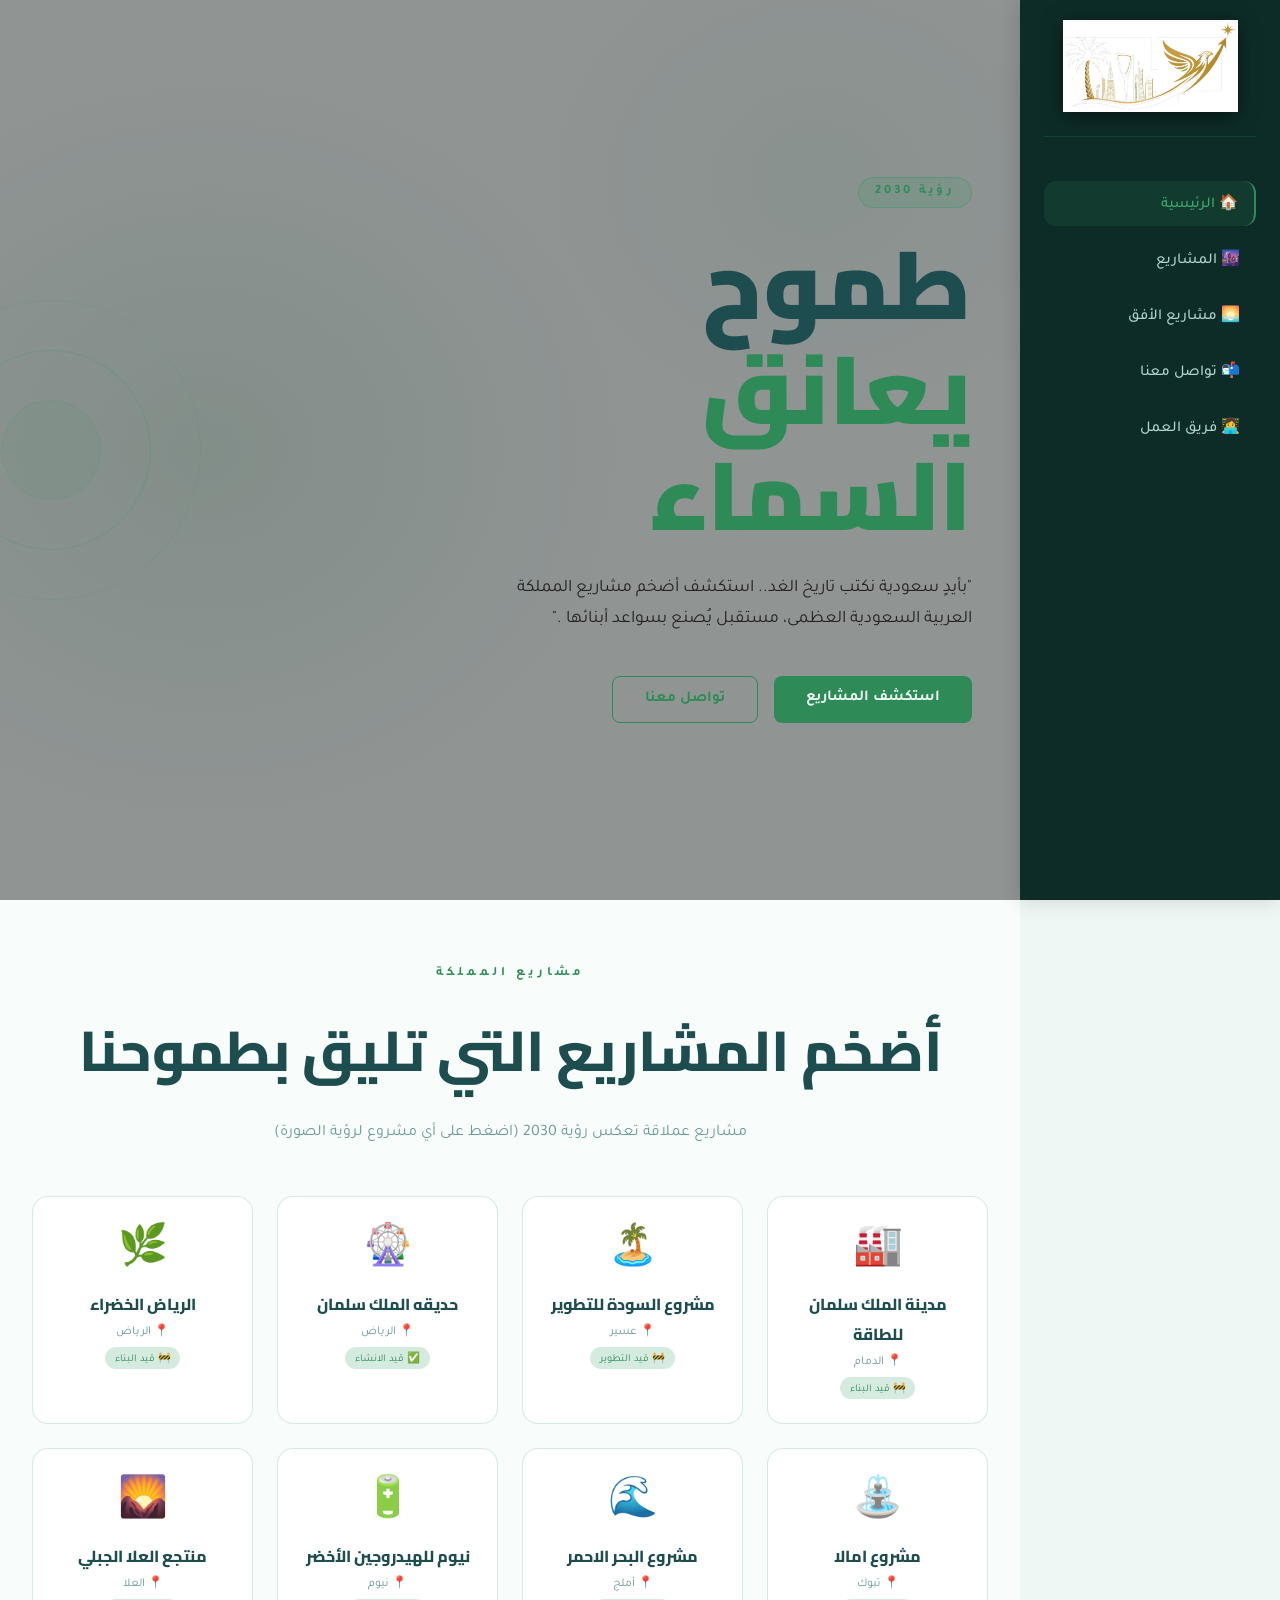
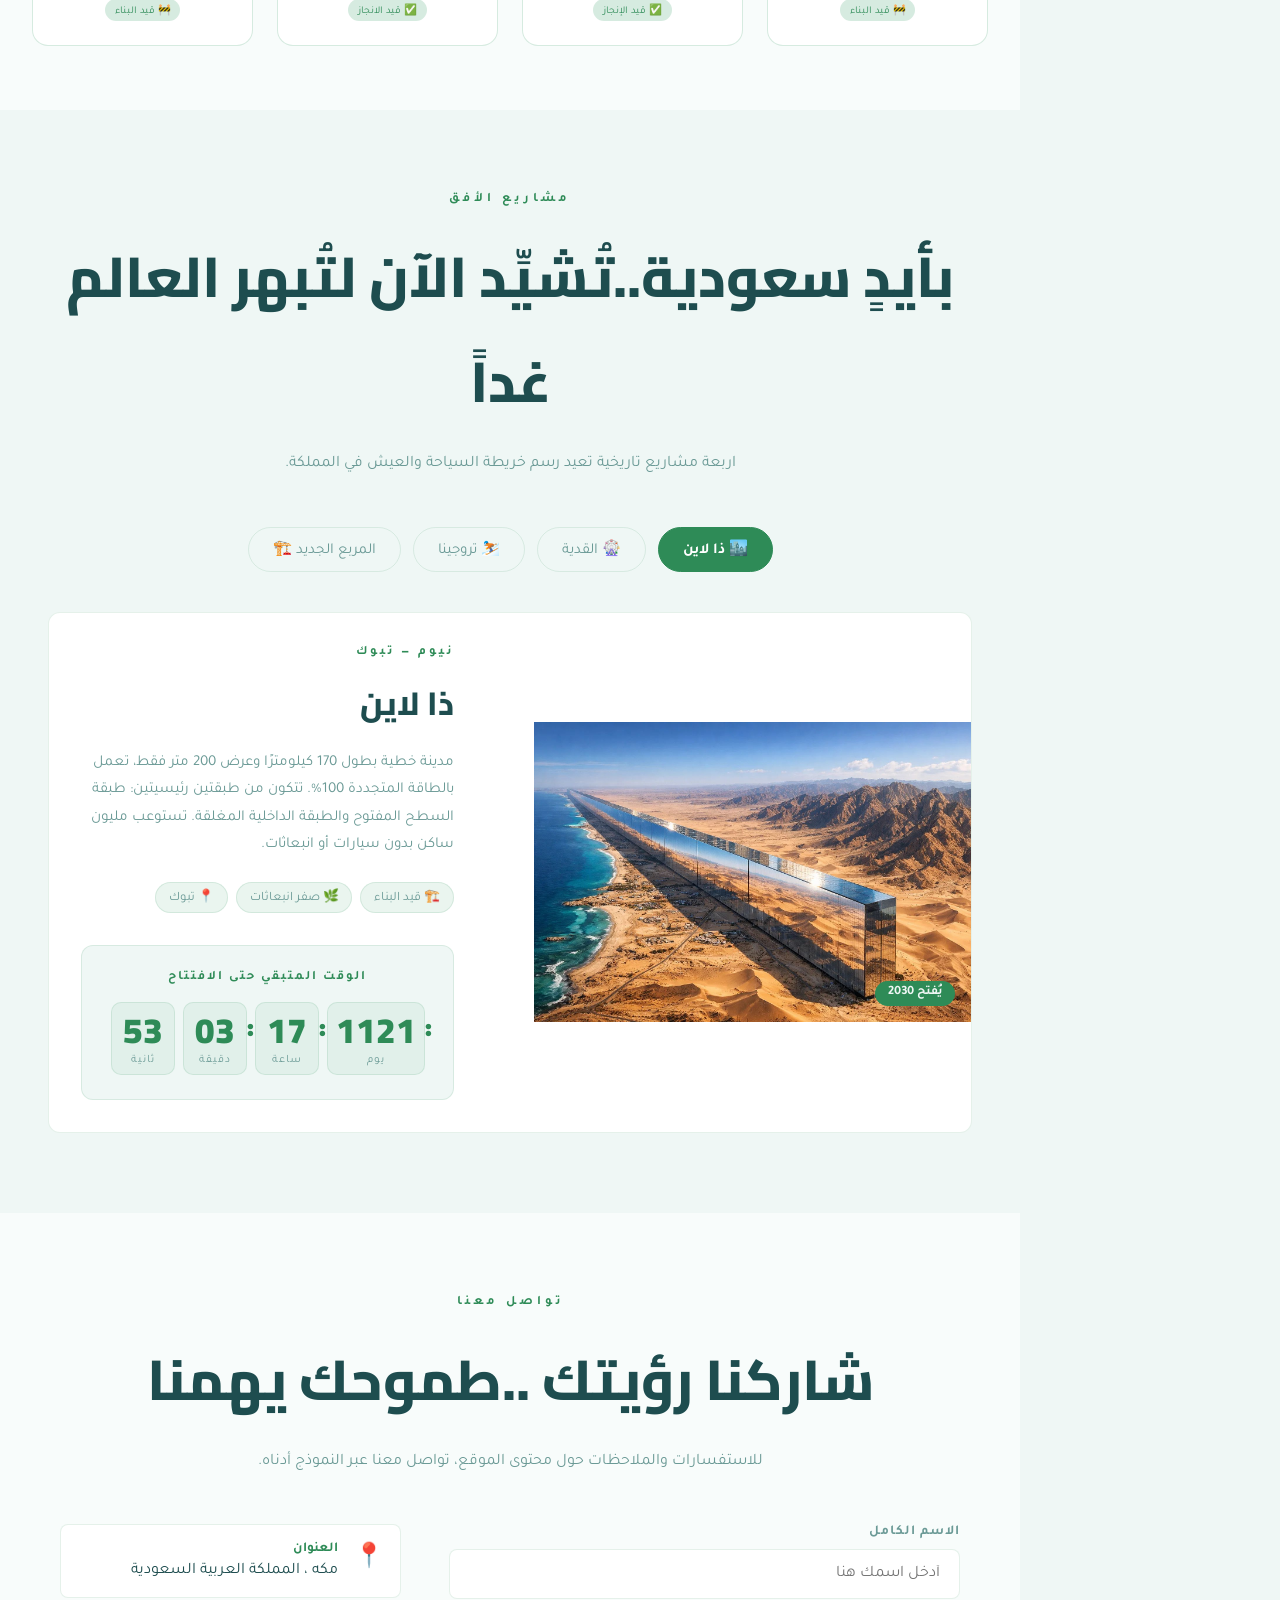
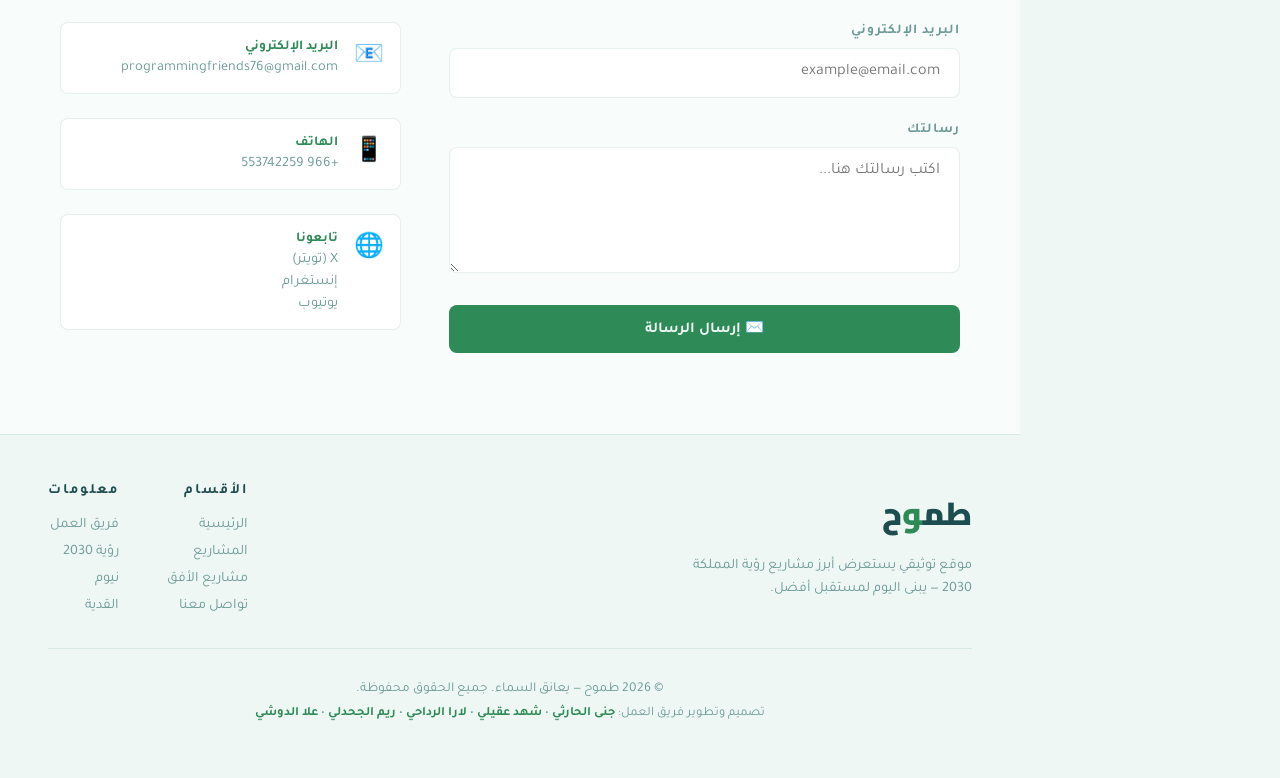
==== index.html @ e1a02862 "Update index.html" ====
<!DOCTYPE html>
<!-- DOCTYPE: يخبر المتصفح أن هذا ملف HTML5 -->
<html lang="ar" dir="rtl">
<!-- lang="ar" : اللغة عربية | dir="rtl" : الاتجاه من اليمين لليسار -->

<head>
  <meta charset="UTF-8">
  <!-- charset: يضمن ظهور الحروف العربية بشكل صحيح -->
  
  <meta name="viewport" content="width=device-width, initial-scale=1.0">
  <!-- viewport: يجعل الموقع يتكيف مع شاشات الجوال -->
  
  <meta name="description" content="طموح يعانق السماء — استكشف أبرز مشاريع المملكة العربية السعودية الكبرى">
  <title>طموح — يعانق السماء</title>

  <!-- Google Fonts: خطوط جميلة من جوجل -->
  <link rel="preconnect" href="https://fonts.googleapis.com">
  <link rel="preconnect" href="https://fonts.gstatic.com" crossorigin>
  <link href="https://fonts.googleapis.com/css2?family=Tajawal:wght@300;400;500;700;800;900&family=Cairo:wght@300;400;600;700;900&display=swap" rel="stylesheet">
  
  <!-- ربط ملف CSS الخارجي -->
  <link rel="stylesheet" href="style.css">
</head>

<body>

  <!-- ==========================================
       زر الهامبرغر للجوال
  ========================================== -->
  <button class="hamburger" id="hamburger" aria-label="فتح القائمة">
    <span></span>
    <span></span>
    <span></span>
  </button>

  <!-- الطبقة الداكنة خلف القائمة الجانبية عند الجوال -->
  <div class="sidebar-overlay" id="sidebarOverlay"></div>

  <!-- ==========================================
       الشريط الجانبي للتنقل
  ========================================== -->
  <aside class="sidebar" id="sidebar">
    <!-- شعار الموقع -->
    <div class="sidebar__brand">
    <img src="images/logo.png..JPG" alt="شعار طموح" class="sidebar__logo-img">
    </div>

    <!-- روابط التنقل -->
    <nav class="sidebar__nav">
      <ul>
        <!-- كل رابط يشير إلى قسم بـ id معين في الصفحة -->
        <li><a href="#hero" class="active">🏠 الرئيسية</a></li>
        <li><a href="#projects">🌆 المشاريع</a></li>
        <li><a href="#seasonal">🌅 مشاريع الأفق</a></li>
        <li><a href="#contact">📬 تواصل معنا</a></li>
        <li><a href="designer.html">👩‍💻 فريق العمل</a></li>
      </ul>
    </nav>
  </aside>

  <!-- ==========================================
       المحتوى الرئيسي
  ========================================== -->
  <main class="main">

    <!-- ======= قسم البطل (Hero) ======= -->
<section class="hero" id="hero">
       <video autoplay muted loop playsinline webkit-playsinline id="bg-video">
<source src="video%20project.mp4" type="video/mp4">
  </video>
      <div class="hero__content">
        <!-- شارة صغيرة فوق العنوان -->
        <div class="hero__badge reveal">رؤية 2030</div>
        
        <!-- العنوان الرئيسي -->
        <h1 class="hero__title reveal reveal-delay-1">
          طموح<br><em>يعانق السماء</em>
        </h1>
        
        <!-- النص التوضيحي -->
        <p class="hero__subtitle reveal reveal-delay-2">
          "بأيدٍ سعودية نكتب تاريخ الغد..
          استكشف أضخم مشاريع المملكة العربية السعودية العظمى،
          مستقبل يُصنع بسواعد أبنائها ."
        </p>
      
        
        <!-- أزرار الإجراء -->
        <div class="hero__actions reveal reveal-delay-3">
          <a href="#projects" class="btn btn--primary">استكشف المشاريع</a>
          <a href="#contact" class="btn btn--outline">تواصل معنا</a>
        </div>
      </div>

      <!-- العناصر الزخرفية (مخفية عن قارئات الشاشة) -->
      <div class="hero__deco" aria-hidden="true">
        <div class="deco-circle deco-circle--1"></div>
        <div class="deco-circle deco-circle--2"></div>
        <div class="deco-circle deco-circle--3"></div>
      </div>
    </section>

<!-- ======= قسم المشاريع - شبكة 4×2 مع نافذة منبثقة ======= -->
<section class="projects-grid-section" id="projects">
  <div class="section__header reveal">
    <span class="section__label">مشاريع المملكة</span>
    <h2 class="section__title"> أضخم المشاريع التي تليق بطموحنا  </h2>
    <p class="section__desc">مشاريع عملاقة تعكس رؤية 2030 (اضغط على أي مشروع لرؤية الصورة)</p>
  </div>

  <div class="projects-grid">
    
    <!-- المشروع 1 -->
    <div class="project-grid-card" data-image="images/Energy City.jpg">
      <div class="project-grid-card__icon">🏭</div>
      <h3 class="project-grid-card__name">مدينة الملك سلمان للطاقة</h3>
      <div class="project-grid-card__location">📍 الدمام</div>
      <span class="project-grid-card__status">🚧 قيد البناء</span>
    </div>

    <!-- المشروع 2 -->
    <div class="project-grid-card" data-image="images/AL.jpg">
      <div class="project-grid-card__icon">🏝️</div>
      <h3 class="project-grid-card__name">مشروع السودة للتطوير</h3>
      <div class="project-grid-card__location">📍 عسير</div>
      <span class="project-grid-card__status">🚧 قيد التطوير</span>
    </div>

    <!-- المشروع 3 -->
    <div class="project-grid-card" data-image="images/King Salman Park.jpeg">
      <div class="project-grid-card__icon">🎡</div>
      <h3 class="project-grid-card__name">حديقه الملك سلمان</h3>
      <div class="project-grid-card__location">📍 الرياض</div>
      <span class="project-grid-card__status">✅ قيد الانشاء</span>
    </div>

    <!-- المشروع 4 -->
    <div class="project-grid-card" data-image="images/Green Riyadh.jpg">
      <div class="project-grid-card__icon">🌿</div>
      <h3 class="project-grid-card__name">الرياض الخضراء</h3>
      <div class="project-grid-card__location">📍 الرياض</div>
      <span class="project-grid-card__status">🚧 قيد البناء</span>
    </div>

    <!-- المشروع 5 -->
    <div class="project-grid-card" data-image="images/Amala.jpeg">
      <div class="project-grid-card__icon">⛲️</div>
      <h3 class="project-grid-card__name">مشروع امالا</h3>
      <div class="project-grid-card__location">📍 تبوك</div>
      <span class="project-grid-card__status">🚧 قيد البناء</span>
    </div>

    <!-- المشروع 6 -->
    <div class="project-grid-card" data-image="images/Red Sea.jpg">
      <div class="project-grid-card__icon">🌊</div>
      <h3 class="project-grid-card__name">مشروع البحر الاحمر</h3>
      <div class="project-grid-card__location">📍 أملج</div>
      <span class="project-grid-card__status">✅ قيد الإنجاز</span>
    </div>

    <!-- المشروع 7 -->
    <div class="project-grid-card" data-image="images/Hydrogen Neom.jpg">
      <div class="project-grid-card__icon">🔋</div>
      <h3 class="project-grid-card__name">نيوم للهيدروجين الأخضر</h3>
      <div class="project-grid-card__location">📍 نيوم</div>
      <span class="project-grid-card__status">✅ قيد الانجاز</span>
    </div>

    <!-- المشروع 8 -->
    <div class="project-grid-card" data-image="images/AlUla.jpg">
      <div class="project-grid-card__icon">🌄</div>
      <h3 class="project-grid-card__name">منتجع العلا الجبلي</h3>
      <div class="project-grid-card__location">📍 العلا</div>
      <span class="project-grid-card__status">🚧 قيد البناء</span>
    </div>

  </div>
</section>

<!-- ======= نافذة منبثقة للصورة ======= -->
<div id="imageModal" class="modal">
  <span class="modal-close">&times;</span>
  <div class="modal-content">
    <img id="modalImage" src="" alt="صورة المشروع">
  </div>
</div>


    <!-- ======= قسم مشاريع الأفق مع العد التنازلي ======= -->
    <section class="section" id="seasonal">
      <div class="section__header reveal">
        <span class="section__label">مشاريع الأفق</span>
        <h2 class="section__title"> بأيدٍ سعودية..تُشيِّد الآن لتُبهر العالم غداً   </h2>
        <p class="section__desc">اربعة مشاريع تاريخية تعيد رسم خريطة السياحة والعيش في المملكة.</p>
      </div>

      <!-- تبويبات لاختيار المشروع -->
      <div class="seasonal-tabs reveal" role="tablist">
        <!-- data-season: يُستخدم في JavaScript لتحديد أي panel يظهر -->
        <button class="seasonal-tab is-active" data-season="theline" role="tab" aria-selected="true">
          🏙️ ذا لاين
        </button>
        <button class="seasonal-tab" data-season="qiddiya" role="tab" aria-selected="false">
          🎡 القدية
        </button>
        <button class="seasonal-tab" data-season="trojena" role="tab" aria-selected="false">
          ⛷️ تروجينا
        </button>
    <button class="seasonal-tab" data-season="murabba" role="tab" aria-selected="false">
المربع الجديد 🏗️
    </button>
      </div>

      <!-- محتوى التبويبات -->
      <div class="seasonal-panels reveal">

        <!-- لوحة ذا لاين -->
        <div class="seasonal-panel is-active" id="panel-theline" role="tabpanel">
          <div class="seasonal-panel__visual">
            <!-- صورة المشروع -->
            <img src="images/The Line.jpg" 
                 alt="مشروع ذا لاين — المدينة الخطية"
                 onerror="this.style.display='none'; this.nextElementSibling.style.display='flex';"
                 loading="lazy">
            <!-- placeholder إذا لم توجد الصورة -->
            <div class="img-placeholder" style="display:none;">🏙️<br>ذا لاين</div>
            <span class="seasonal-panel__badge">يُفتح 2030</span>
          </div>
          <div class="seasonal-panel__details">
            <span class="seasonal-panel__season-label">نيوم — تبوك</span>
            <h3 class="seasonal-panel__name">ذا لاين</h3>
            <p class="seasonal-panel__desc">
              مدينة خطية بطول 170 كيلومترًا وعرض 200 متر فقط، تعمل بالطاقة المتجددة 100%. 
              تتكون من طبقتين رئيسيتين: طبقة السطح المفتوح والطبقة الداخلية المغلقة. 
              تستوعب مليون ساكن بدون سيارات أو انبعاثات.
            </p>
            <div class="seasonal-panel__meta">
              <span class="seasonal-panel__meta-tag">🏗️ قيد البناء</span>
              <span class="seasonal-panel__meta-tag">🌿 صفر انبعاثات</span>
              <span class="seasonal-panel__meta-tag">📍 تبوك</span>
            </div>

            <!-- العد التنازلي -->
            <div class="countdown" data-target="2030-01-01">
              <div class="countdown__label">الوقت المتبقي حتى الافتتاح</div>
              <div class="countdown__timer">
                <!-- هذه الأرقام تتحدث تلقائيًا بواسطة JavaScript -->
                <div class="countdown__unit">
                  <span class="countdown__num" id="theline-days">---</span>
                  <span class="countdown__text">يوم</span>
                </div>
                <div class="countdown__unit">
                  <span class="countdown__num" id="theline-hours">--</span>
                  <span class="countdown__text">ساعة</span>
                </div>
                <div class="countdown__unit">
                  <span class="countdown__num" id="theline-mins">--</span>
                  <span class="countdown__text">دقيقة</span>
                </div>
                <div class="countdown__unit">
                  <span class="countdown__num" id="theline-secs">--</span>
                  <span class="countdown__text">ثانية</span>
                </div>
              </div>
            </div>
          </div>
        </div>

        <!-- لوحة القدية -->
        <div class="seasonal-panel" id="panel-qiddiya" role="tabpanel">
          <div class="seasonal-panel__visual">
            <img src="images/Qiddiya.jpg"
                 alt="مشروع القدية — مدينة الترفيه"
                 onerror="this.style.display='none'; this.nextElementSibling.style.display='flex';"
                 loading="lazy">
            <div class="img-placeholder" style="display:none;">🎡<br>القدية</div>
            <span class="seasonal-panel__badge">يُفتح 2027</span>
          </div>
          <div class="seasonal-panel__details">
            <span class="seasonal-panel__season-label">الرياض — جنوب غرب</span>
            <h3 class="seasonal-panel__name">القدية</h3>
            <p class="seasonal-panel__desc">
              مدينة الترفيه والرياضة والثقافة على مساحة 334 كيلومترًا مربعًا.
              تضم حلبة فورمولا 1، وأكبر حديقة ألعاب في العالم، وملاعب رياضية دولية، 
              وأكاديميات فنون ومراكز إبداعية متعددة.
            </p>
            <div class="seasonal-panel__meta">
              <span class="seasonal-panel__meta-tag">🏎️ فورمولا 1</span>
              <span class="seasonal-panel__meta-tag">🎭 فنون وترفيه</span>
              <span class="seasonal-panel__meta-tag">📍 الرياض</span>
            </div>

            <div class="countdown" data-target="2027-06-01">
              <div class="countdown__label">الوقت المتبقي حتى الافتتاح</div>
              <div class="countdown__timer">
                <div class="countdown__unit">
                  <span class="countdown__num" id="qiddiya-days">---</span>
                  <span class="countdown__text">يوم</span>
                </div>
                <div class="countdown__unit">
                  <span class="countdown__num" id="qiddiya-hours">--</span>
                  <span class="countdown__text">ساعة</span>
                </div>
                <div class="countdown__unit">
                  <span class="countdown__num" id="qiddiya-mins">--</span>
                  <span class="countdown__text">دقيقة</span>
                </div>
                <div class="countdown__unit">
                  <span class="countdown__num" id="qiddiya-secs">--</span>
                  <span class="countdown__text">ثانية</span>
                </div>
              </div>
            </div>
          </div>
       </div>
        
        <!-- لوحة تروجينا (تم التصحيح) -->
        <div class="seasonal-panel" id="panel-trojena" role="tabpanel">
          <div class="seasonal-panel__visual">
            <img src="images/Trogena.jpg"
                 alt="مشروع تروجينا — المنتجع الجبلي"
                 onerror="this.style.display='none'; this.nextElementSibling.style.display='flex';"
                 loading="lazy">
            <div class="img-placeholder" style="display:none;">⛷️<br>تروجينا</div>
            <span class="seasonal-panel__badge">يُفتح 2026</span>
          </div>
          <div class="seasonal-panel__details">
            <span class="seasonal-panel__season-label">نيوم — الجبال</span>
            <h3 class="seasonal-panel__name">تروجينا</h3>
            <p class="seasonal-panel__desc">
              منتجع جبلي على ارتفاع 2600 متر، أول محطة تزلج في منطقة الشرق الأوسط وشمال أفريقيا.
              يضم بحيرة مكشوفة وفنادق فاخرة وقرى جبلية، وسيستضيف الألعاب الآسيوية الشتوية 2029.
            </p>
            <div class="seasonal-panel__meta">
              <span class="seasonal-panel__meta-tag">⛷️ تزلج</span>
              <span class="seasonal-panel__meta-tag">🏔️ 2600م ارتفاع</span>
              <span class="seasonal-panel__meta-tag">📍 نيوم</span>
            </div>

            <div class="countdown" data-target="2026-12-01">
              <div class="countdown__label">الوقت المتبقي حتى الافتتاح</div>
              <div class="countdown__timer">
                <div class="countdown__unit">
                  <span class="countdown__num" id="trojena-days">---</span>
                  <span class="countdown__text">يوم</span>
                </div>
                <div class="countdown__unit">
                  <span class="countdown__num" id="trojena-hours">--</span>
                  <span class="countdown__text">ساعة</span>
                </div>
                <div class="countdown__unit">
                  <span class="countdown__num" id="trojena-mins">--</span>
                  <span class="countdown__text">دقيقة</span>
                </div>
                <div class="countdown__unit">
                  <span class="countdown__num" id="trojena-secs">--</span>
                  <span class="countdown__text">ثانية</span>
                </div>
              </div>
            </div>
          </div>
        </div>

        <!-- لوحة المربع الجديد (تم إضافتها بنفس هيكل المشاريع الأخرى) -->
        <div class="seasonal-panel" id="panel-murabba" role="tabpanel">
          <div class="seasonal-panel__visual">
            <img 	src="images/The%20cube.jpg"
                 alt="مشروع المربع الجديد"
                 onerror="this.style.display='none'; this.nextElementSibling.style.display='flex';"
                 loading="lazy">
            <div class="img-placeholder" style="display:none;">🏗️<br>المربع الجديد</div>
            <span class="seasonal-panel__badge">يُفتح 2030</span>
          </div>
          <div class="seasonal-panel__details">
            <span class="seasonal-panel__season-label">الرياض — وسط المدينة</span>
            <h3 class="seasonal-panel__name">المربع الجديد</h3>
            <p class="seasonal-panel__desc">
              مشروع حضري متكامل في قلب مدينة الرياض، يضم معلم "المكعب" الأيقوني،
              ويجمع بين الثقافة، التجارة، السكن، والسياحة ضمن مفهوم عمراني حديث
              يعكس طموحات رؤية المملكة 2030.
            </p>
            <div class="seasonal-panel__meta">
              <span class="seasonal-panel__meta-tag">🏗️ قيد التطوير</span>
              <span class="seasonal-panel__meta-tag">🏛️ معلم ثقافي</span>
              <span class="seasonal-panel__meta-tag">📍 الرياض</span>
            </div>

            <div class="countdown" data-target="2030-01-01">
              <div class="countdown__label">الوقت المتبقي حتى الافتتاح</div>
              <div class="countdown__timer">
                <div class="countdown__unit">
                  <span class="countdown__num" id="murabba-days">---</span>
                  <span class="countdown__text">يوم</span>
                </div>
                <div class="countdown__unit">
                  <span class="countdown__num" id="murabba-hours">--</span>
                  <span class="countdown__text">ساعة</span>
                </div>
                <div class="countdown__unit">
                  <span class="countdown__num" id="murabba-mins">--</span>
                  <span class="countdown__text">دقيقة</span>
                </div>
                <div class="countdown__unit">
                  <span class="countdown__num" id="murabba-secs">--</span>
                  <span class="countdown__text">ثانية</span>
                </div>
              </div>
            </div>
          </div>
        </div>
        
      </div>
    </section>

    <!-- ======= قسم التواصل ======= -->
    <section class="section section--alt" id="contact">
      <div class="section__header reveal">
        <span class="section__label">تواصل معنا</span>
        <h2 class="section__title"> شاركنا رؤيتك ..طموحك يهمنا </h2>
        <p class="section__desc">للاستفسارات والملاحظات حول محتوى الموقع، تواصل معنا عبر النموذج أدناه.</p>
      </div>

      <div class="contact__layout">
        <!-- نموذج الإرسال -->
        <div class="contact__form-wrap reveal">
          <!-- 
            نموذج HTML: action="#" يعني لن يُرسل لأي خادم
            JavaScript ستتحقق من صحة البيانات قبل الإرسال
          -->
          <form action="https://formspree.io/f/mwvaglzj" method="POST">
            
            <!-- حقل الاسم -->
            <div class="form-group">
              <label for="name">الاسم الكامل</label>
              <input type="text" id="name" name="name" placeholder="أدخل اسمك هنا" required>
              <!-- رسالة الخطأ — مخفية في البداية، تظهر عند الخطأ -->
              <span class="form-error" id="name-error">⚠️ الرجاء إدخال الاسم</span>
            </div>

            <!-- حقل البريد الإلكتروني -->
            <div class="form-group">
              <label for="email">البريد الإلكتروني</label>
              <input type="email" id="email" name="email" placeholder="example@email.com" required>
              <span class="form-error" id="email-error">⚠️ الرجاء إدخال بريد إلكتروني صحيح</span>
            </div>

            <!-- حقل الرسالة -->
            <div class="form-group">
              <label for="message">رسالتك</label>
              <textarea id="message" name="message" rows="5" placeholder="اكتب رسالتك هنا..." required></textarea>
              <span class="form-error" id="message-error">⚠️ الرجاء كتابة رسالة (10 أحرف على الأقل)</span>
            </div>

            <!-- زر الإرسال -->
            <button type="submit" class="btn btn--primary" style="width:100%;">
              ✉️ إرسال الرسالة
            </button>

            <!-- رسالة النجاح — مخفية حتى الإرسال -->
            <div class="form-success" id="formSuccess">
              ✅ تم إرسال رسالتك بنجاح! سنتواصل معك قريبًا.
            </div>
          </form>
        </div>

        <!-- معلومات التواصل -->
        <div class="contact__info reveal reveal-delay-1">
          <div class="contact-item">
            <div class="contact-item__icon">📍</div>
            <div>
              <h4>العنوان</h4>
              <p></p>مكه ، المملكة العربية السعودية</p>
            </div>
          </div>
          <div class="contact-item">
            <div class="contact-item__icon">📧</div>
            <div>
              <h4>البريد الإلكتروني</h4>
              <p>
                <a href="mailto:programmingfriends76@gmail.com">
                  programmingfriends76@gmail.com
                </a></p>
            </div>
          </div>
          <div class="contact-item">
            <div class="contact-item__icon">📱</div>
            <div>
              <h4>الهاتف</h4>
              <p>+966 553742259</p>
            </div>
          </div>
          <div class="contact-item">
            <div class="contact-item__icon">🌐</div>
            <div>
              <h4>تابعونا</h4>
              <div class="social-links">
                <a href="#">X (تويتر)</a>
                <a href="#">إنستغرام</a>
                <a href="#">يوتيوب</a>
              </div>
            </div>
          </div>
        </div>
      </div>
    </section>

    <!-- ======= تذييل الصفحة ======= -->
    <footer class="footer">
      <div class="footer__top">
        <!-- شعار وعنوان الموقع -->
        <div>
          <div class="footer__brand">طم<span>و</span>ح</div>
          <p class="footer__copy">موقع توثيقي يستعرض أبرز مشاريع رؤية المملكة 2030 — يبنى اليوم لمستقبل أفضل.</p>
        </div>

        <!-- روابط التذييل -->
        <div class="footer__links">
          <div class="footer__col">
            <h4>الأقسام</h4>
            <ul>
              <li><a href="#hero">الرئيسية</a></li>
              <li><a href="#projects">المشاريع</a></li>
              <li><a href="#seasonal">مشاريع الأفق</a></li>
              <li><a href="#contact">تواصل معنا</a></li>
            </ul>
          </div>
          <div class="footer__col">
            <h4>معلومات</h4>
            <ul>
              <li><a href="designer.html">فريق العمل</a></li>
              <li><a href="#">رؤية 2030</a></li>
              <li><a href="#">نيوم</a></li>
              <li><a href="#">القدية</a></li>
            </ul>
          </div>
        </div>
      </div>

      <!-- الجزء السفلي من التذييل: حقوق النشر وأسماء الفريق -->
      <div class="footer__bottom">
        <p>© 2026 طموح — يعانق السماء. جميع الحقوق محفوظة.</p>
        <p class="footer__team">
          تصميم وتطوير فريق العمل:
          <strong>جنى الحارثي</strong> •
          <strong>شهد عقيلي</strong> •
          <strong>لارا الرداحي</strong> •
          <strong>ريم الجحدلي</strong> •
          <strong>علا الدوشي</strong>
        </p>
      </div>
    </footer>

  </main>

  <!-- ربط ملف JavaScript في نهاية الصفحة -->
  <!-- لماذا في النهاية؟ لأن HTML يتحمّل من الأعلى للأسفل، 
       ووضع JS في النهاية يضمن تحميل كل عناصر الصفحة أولاً -->
  <script data-cfasync="false" src="/cdn-cgi/scripts/5c5dd728/cloudflare-static/email-decode.min.js"></script><script src="script.js"></script>
</body>

</html>
---- style.css ----
/* ============================================
   ملف CSS الرئيسي لموقع "طموح"
   
   ما هو CSS؟
   CSS = Cascading Style Sheets
   هو اللغة التي تتحكم في شكل ومظهر صفحة HTML.
   بدون CSS الصفحة تبدو نصًا عاديًا بلا تصميم.
   
   طريقة الكتابة:
   المحدد { الخاصية: القيمة; }
   مثال: body { background: black; }
   ============================================ */


/* ============================================
   1. متغيرات CSS (Custom Properties)
   
   ما هي المتغيرات؟
   مثل الأرقام في الرياضيات: تعرّفها مرة واحدة
   وتستخدمها في أي مكان.
   إذا أردتِ تغيير اللون الرئيسي، غيّريه هنا فقط
   وسيتغير في كل مكان تلقائيًا!
   
   :root = المتغيرات متاحة لكل الصفحة
   ============================================ */
:root {
  --gold: #2E8B57;
  --gold-light: #3DA870;
  --gold-dark: #236B42;
  
  --green-deep: #1F7A8C;
  --green-light: #3A9BAB;
  
  --night: #EFF7F5;
  --night-2: #F8FCFB;
  --night-3: #FFFFFF;
  
  --text-main: #1E4D4F;
  --text-muted: #6B9A96;
  
  --border: rgba(46, 139, 87, 0.12);
  
  --font-heading: 'Cairo', sans-serif;
  --font-body: 'Tajawal', sans-serif;
  --sidebar-width: 260px;
  --radius: 12px;
}


/* ============================================
   2. إعادة الضبط الأساسية (Reset)
   
   المتصفحات تضيف مسافات وأنماط افتراضية
   مختلفة بين Chrome وFirefox وSafari.
   نحن "نمسح" هذه الأنماط ليبدو الموقع
   متطابقًا في كل المتصفحات.
   ============================================ */
* {
  /* box-sizing: border-box يعني أن العرض والمسافات
     تُحسب بشكل صحيح دون مفاجآت */
  box-sizing: border-box;
  margin: 0;    /* إزالة المسافات الخارجية */
  padding: 0;   /* إزالة المسافات الداخلية */
}

/* html: يتحكم في التمرير السلس عند الضغط على الروابط */
html {
  scroll-behavior: smooth; /* تمرير سلس بدلًا من القفز المباشر */
}

/* body: الإعدادات الأساسية لكامل الصفحة */
body {
  font-family: var(--font-body);   /* الخط */
  background: var(--night);         /* الخلفية الداكنة */
  color: var(--text-main);          /* لون النص */
  direction: rtl;                   /* من اليمين لليسار */
  text-align: right;
  overflow-x: hidden; /* إخفاء أي محتوى يخرج أفقيًا */
  
  /* تأثير الظهور عند تحميل الصفحة */
  animation: pageLoad 0.5s ease-out;
}

/* تأثير الظهور التدريجي عند تحميل الصفحة */
@keyframes pageLoad {
  /* @keyframes: يعرّف حركة CSS
     0% = بداية الحركة
     100% = نهاية الحركة */
  from { opacity: 0; } /* شفاف في البداية */
  to   { opacity: 1; } /* واضح في النهاية */
}

/* تنسيق الصور: لا تتجاوز حجم حاويتها */
img {
  max-width: 100%;
  display: block;
}

/* إزالة الزخرفة من الروابط */
a {
  text-decoration: none;
  color: inherit;
}

/* إزالة النقاط من القوائم */
ul { list-style: none; }


/* ============================================
   3. شريط التنقل الجانبي (Sidebar)
   ============================================ */
.sidebar {
  /* position: fixed = يبقى ثابتًا حتى عند التمرير */
  position: fixed;
  
  /* top/right: يضعه في الزاوية العلوية اليمنى */
  top: 0;
  right: 0;
  
  /* الأبعاد */
  width: var(--sidebar-width);
  height: 100vh; /* 100vh = ارتفاع الشاشة كاملًا */
  
  /* خلفية الشريط الجانبي */
  background: var(--night-2);
  
  /* حدود وظل على الخلفية الفاتحة */
  border-left: 1px solid var(--border);
  box-shadow: -4px 0 20px rgba(51,153,102,0.08);
  
  /* المسافة الداخلية */
  padding: 2rem 1.5rem;
  
  /* z-index: يضمن ظهور الشريط فوق باقي العناصر
     كلما كان أكبر = فوق الجميع */
  z-index: 100;
  
  /* التمرير: إذا كان المحتوى طويلًا */
  overflow-y: auto;
  
  /* للجوال: مخفي في البداية */
  transform: translateX(100%); /* يتحرك لليمين خارج الشاشة */
  transition: transform 0.3s ease; /* حركة سلسة عند الظهور */
}

/* عندما يكون الشريط مفتوحًا (تضاف هذه الكلاس بـ JavaScript) */
.sidebar.is-open {
  transform: translateX(0); /* يعود لموضعه الطبيعي */
}

/* في الشاشات الكبيرة: يظهر الشريط دائمًا */
@media (min-width: 900px) {
  /* @media: يطبّق الأنماط حسب حجم الشاشة
     min-width: 900px = على الشاشات بعرض 900 بكسل فأكبر */
  .sidebar {
    transform: translateX(0); /* دائمًا ظاهر */
  }
}

/* شعار الموقع في الشريط الجانبي */
.sidebar__brand {
  margin-bottom: 2.5rem;
  padding-bottom: 1.5rem;
  border-bottom: 1px solid var(--border); /* خط فاصل */
}

.sidebar__logo {
  font-family: var(--font-heading);
  font-size: 2.2rem;
  font-weight: 900;
  color: var(--text-main);
  letter-spacing: 2px;
}

/* الحرف الملوّن في الشعار */
.sidebar__logo span {
  color: var(--gold); /* الحرف "و" يكون ذهبيًا */
}

.sidebar__tagline {
  font-size: 0.8rem;
  color: var(--gold);
  letter-spacing: 3px;
  margin-top: 0.3rem;
  text-transform: uppercase;
}

/* قائمة روابط التنقل */
.sidebar__nav ul {
  display: flex;
  flex-direction: column; /* عمودية */
  gap: 0.3rem; /* مسافة بين الروابط */
}

.sidebar__nav a {
  display: block;
  padding: 0.75rem 1rem;
  border-radius: 8px;
  color: var(--text-muted);
  font-size: 0.95rem;
  font-weight: 500;
  
  /* transition: يجعل تغيير اللون عند التمرير سلسًا */
  transition: all 0.2s ease;
}

/* عند تمرير الفأرة على الرابط */
.sidebar__nav a:hover,
.sidebar__nav a.active {
  background: rgba(201, 168, 76, 0.1); /* خلفية ذهبية خفيفة */
  color: var(--gold);
  padding-right: 1.4rem; /* تحرك خفيف للداخل */
}


/* ============================================
   4. زر الهامبرغر (للجوال)
   ============================================ */
.hamburger {
  /* يظهر فقط على الجوال */
  display: flex;
  flex-direction: column;
  gap: 5px;
  
  position: fixed;
  top: 1rem;
  right: 1rem;
  z-index: 200; /* فوق الشريط الجانبي */
  
  background: var(--night-2);
  border: 1px solid var(--border);
  border-radius: 8px;
  padding: 0.7rem;
  cursor: pointer; /* يشير بالأصبع عند التمرير */
}

/* الخطوط الثلاثة في زر الهامبرغر */
.hamburger span {
  display: block;
  width: 22px;
  height: 2px;
  background: var(--gold);
  border-radius: 2px;
  transition: all 0.3s ease;
}

/* في الشاشات الكبيرة: إخفاء زر الهامبرغر */
@media (min-width: 900px) {
  .hamburger { display: none; }
}

/* الطبقة الداكنة خلف القائمة */
.sidebar-overlay {
  display: none; /* مخفية افتراضيًا */
  position: fixed;
  inset: 0; /* يغطي كل الشاشة (top,right,bottom,left كلها 0) */
  background: rgba(0,0,0,0.6);
  z-index: 90;
}

.sidebar-overlay.is-active {
  display: block; /* تظهر عند فتح القائمة */
}


/* ============================================
   5. المحتوى الرئيسي
   ============================================ */
.main {
  /* margin-right: يترك مسافة للشريط الجانبي */
  margin-right: 0;
  transition: margin 0.3s ease;
}

/* في الشاشات الكبيرة: المحتوى يبدأ بعد الشريط */
@media (min-width: 900px) {
  .main {
    margin-right: var(--sidebar-width); /* 260px */
  }
}


/* ============================================
   6. قسم البطل (Hero Section)
   ============================================ */
.hero {
  /* min-height: الارتفاع الأدنى — على الأقل ارتفاع الشاشة كاملًا */
  min-height: 100vh;
  
  display: flex;
  align-items: center; /* توسيط عمودي */
  
  /* position: relative لوضع العناصر الزخرفية بداخله */
  position: relative;
  overflow: hidden;
  
  padding: 4rem 3rem;
  
  /* خلفية فاتحة مع لمسة خضراء ناعمة */
  background:
    radial-gradient(ellipse 60% 60% at 20% 50%, rgba(51,153,102,0.12) 0%, transparent 70%),
    radial-gradient(ellipse 40% 40% at 80% 20%, rgba(51,153,102,0.06) 0%, transparent 70%),
    var(--night);
}

.hero__content {
  position: relative;
  z-index: 2; /* فوق العناصر الزخرفية */
  max-width: 600px;
}
.hero__content p {
   color:#222222;
}
/* الشارة الصغيرة (رؤية 2030) */
.hero__badge {
  display: inline-block;
  padding: 0.4rem 1rem;
  background: rgba(51,153,102,0.15);
  border: 1px solid rgba(51,153,102,0.4);
  border-radius: 50px; /* بيضاوية كاملة */
  color: var(--gold);
  font-size: 0.8rem;
  font-weight: 600;
  letter-spacing: 3px;
  margin-bottom: 1.5rem;
}

/* العنوان الرئيسي */
.hero__title {
  font-family: var(--font-heading);
  font-size: clamp(3rem, 8vw, 6rem);
  /* clamp(min, preferred, max):
     - لا يصغر عن 3rem
     - يفضل 8% من عرض الشاشة
     - لا يكبر عن 6rem */
  font-weight: 900;
  line-height: 1.1;
  color: var(--text-main);
  margin-bottom: 1.5rem;
}

/* الكلمات المائلة بالذهبي */
.hero__title em {
  font-style: normal;
  color: var(--gold);
}

.hero__subtitle {
  font-size: 1.1rem;
  color: var(--text-muted);
  line-height: 1.8;
  margin-bottom: 2.5rem;
  max-width: 500px;
}

/* حاوية الأزرار */
.hero__actions {
  display: flex;
  gap: 1rem;
  flex-wrap: wrap; /* تنتقل للسطر التالي في الشاشات الصغيرة */
}

/* العناصر الزخرفية */
.hero__deco {
  position: absolute;
  left: 5%;
  top: 50%;
  transform: translateY(-50%);
  z-index: 1;
}

.deco-circle {
  border-radius: 50%;
  position: absolute;
  /* border: دائرة فارغة بحد فقط */
  border: 1px solid rgba(51,153,102,0.15);
  /* animation: الدوران المستمر */
  animation: spin 20s linear infinite;
}

.deco-circle--1 {
  width: 300px; height: 300px;
  top: -150px; left: -150px;
}
/* ==========================================
   خلفية الفيديو المتحركة في قسم Hero
   ========================================== */
#bg-video {
  position: absolute;
  top: 0;
  left: 0;
  width: 100%;
  height: 100%;
  object-fit: cover;
  z-index: 0;
}

/* طبقة تعتيم فوق الفيديو لجعل النص واضح */
.hero::before {
  content: "";
  position: absolute;
  top: 0;
  left: 0;
  width: 100%;
  height: 100%;
  background: rgba(0, 0, 0, 0.4);
  z-index: 1;
}
.deco-circle--2 {
  width: 200px; height: 200px;
  top: -100px; left: -100px;
  animation-direction: reverse; /* يدور عكسيًا */
  animation-duration: 15s;
  border-color: rgba(51,153,102,0.25);
}
.deco-circle--3 {
  width: 100px; height: 100px;
  top: -50px; left: -50px;
  animation-duration: 10s;
  background: rgba(51,153,102,0.05);
}

@keyframes spin {
  from { transform: rotate(0deg); }
  to   { transform: rotate(360deg); }
}


/* ============================================
   7. الأقسام العامة
   ============================================ */
.section {
  padding: 5rem 3rem;
}

/* الأقسام البديلة (خلفية مختلفة قليلًا) */
.section--alt {
  background: var(--night-2);
}

/* رأس كل قسم */
.section__header {
  text-align: center;
  margin-bottom: 3rem;
}

/* التسمية الصغيرة فوق العنوان */
.section__label {
  display: inline-block;
  color: var(--gold);
  font-size: 0.8rem;
  font-weight: 700;
  letter-spacing: 4px;
  text-transform: uppercase;
  margin-bottom: 1rem;
}

.section__title {
  font-family: var(--font-heading);
  font-size: clamp(2rem, 5vw, 3.5rem);
  font-weight: 800;
  color: var(--text-main);
  margin-bottom: 1rem;
}

.section__desc {
  color: var(--text-muted);
  max-width: 600px;
  margin: 0 auto;
  line-height: 1.8;
}


/* ============================================
   8. الأزرار
   ============================================ */
.btn {
  display: inline-block;
  padding: 0.85rem 2rem;
  border-radius: 8px;
  font-family: var(--font-body);
  font-size: 0.95rem;
  font-weight: 600;
  cursor: pointer;
  border: none;
  transition: all 0.3s ease;
}

/* الزر الرئيسي */
.btn--primary {
  background: var(--gold);
  color: var(--night);
}

.btn--primary:hover {
  background: var(--gold-light);
  /* translateY(-2px): يتحرك للأعلى قليلًا عند التمرير */
  transform: translateY(-2px);
  /* box-shadow: ظل ذهبي */
  box-shadow: 0 8px 25px rgba(51,153,102,0.3);
}

/* الزر ذو الحدود */
.btn--outline {
  background: transparent;
  color: var(--gold);
  border: 1px solid var(--gold);
}

.btn--outline:hover {
  background: rgba(51,153,102,0.1);
  transform: translateY(-2px);
}

/* ============================================
   قسم المشاريع - شبكة 4×2 مع نافذة منبثقة
   ============================================ */
.projects-grid-section {
  padding: 4rem 2rem;
  background: var(--night-2);
}

.projects-grid {
  display: grid;
  grid-template-columns: repeat(4, 1fr);
  gap: 1.5rem;
  max-width: 1200px;
  margin: 2rem auto 0;
}

.project-grid-card {
  background: var(--night-3);
  border-radius: 16px;
  padding: 1.5rem;
  text-align: center;
  cursor: pointer;
  border: 1px solid rgba(51, 153, 102, 0.2);
  transition: all 0.3s ease;
}

.project-grid-card:hover {
  transform: translateY(-5px);
  border-color: var(--gold);
  box-shadow: 0 10px 25px rgba(51, 153, 102, 0.15);
}

.project-grid-card__icon {
  font-size: 2.5rem;
  margin-bottom: 0.8rem;
}

.project-grid-card__name {
  font-family: var(--font-heading);
  font-size: 1rem;
  font-weight: 800;
  color: var(--text-main);
  margin-bottom: 0.3rem;
}

.project-grid-card__location {
  font-size: 0.75rem;
  color: var(--text-muted);
  margin-bottom: 0.5rem;
}

.project-grid-card__status {
  display: inline-block;
  font-size: 0.65rem;
  padding: 0.2rem 0.6rem;
  border-radius: 50px;
  background: rgba(51, 153, 102, 0.2);
  color: var(--gold);
}

/* نافذة منبثقة */
.modal {
  display: none;
  position: fixed;
  top: 0;
  left: 0;
  width: 100%;
  height: 100%;
  background: rgba(0, 0, 0, 0.9);
  z-index: 1000;
  justify-content: center;
  align-items: center;
  cursor: pointer;
}

.modal.show {
  display: flex;
}

.modal-content {
  max-width: 90%;
  max-height: 90%;
  background: var(--night-2);
  border-radius: 20px;
  padding: 1rem;
  text-align: center;
}

.modal-content img {
  max-width: 100%;
  max-height: 80vh;
  border-radius: 16px;
}

.modal-close {
  position: absolute;
  top: 20px;
  right: 30px;
  color: white;
  font-size: 40px;
  cursor: pointer;
}

/* للجوال */
@media (max-width: 900px) {
  .projects-grid {
    grid-template-columns: repeat(2, 1fr);
  }
}

@media (max-width: 500px) {
  .projects-grid {
    grid-template-columns: 1fr;
  }
}
/* ============================================
   10. بطاقات المشاريع — تصميم أفقي
   ============================================ */
.flavor-card {
  flex: 0 0 290px;
  height: 100px;
  background: var(--night-3);
  border: 1px solid rgba(51,153,102,0.22);
  border-radius: 18px;
  overflow: hidden;
  position: relative;
  display: flex;
  flex-direction: row;
  transition: transform 0.3s ease, box-shadow 0.3s ease;
  cursor: default;
}

.flavor-card:hover {
  transform: translateY(-5px);
  box-shadow: 0 10px 28px rgba(51,153,102,0.18);
  z-index: 2;
  position: relative;
}

/* شارة المشروع */
.flavor-card__tag {
  position: absolute;
  top: 0.5rem;
  right: 0.6rem;
  background: var(--gold);
  color: var(--night);
  font-size: 0.66rem;
  font-weight: 700;
  padding: 0.2rem 0.6rem;
  border-radius: 50px;
  z-index: 2;
}

/* شريط اللون — عمودي على اليمين */
.flavor-card__swatch {
  width: 75px;
  min-width: 75px;
  height: 100%;
  flex-shrink: 0;
}

/* المحتوى النصي */
.flavor-card__info {
  padding: 0.9rem 1rem;
  display: flex;
  flex-direction: column;
  justify-content: center;
  gap: 0.2rem;
  overflow: hidden;
}

.flavor-card__type {
  font-size: 0.65rem;
  color: var(--gold);
  font-weight: 700;
  letter-spacing: 2px;
  text-transform: uppercase;
  display: block;
  white-space: nowrap;
}

.flavor-card__name {
  font-family: var(--font-heading);
  font-size: 0.95rem;
  font-weight: 700;
  color: var(--text-main);
  white-space: nowrap;
  overflow: hidden;
  text-overflow: ellipsis;
}

.flavor-card__desc {
  font-size: 0.75rem;
  color: var(--text-muted);
  line-height: 1.4;
  display: -webkit-box;
  -webkit-line-clamp: 2;
  -webkit-box-orient: vertical;
  overflow: hidden;
}


/* ============================================
   11. تبويبات المشاريع الكبرى
   ============================================ */
.seasonal-tabs {
  display: flex;
  justify-content: center;
  gap: 0.75rem;
  flex-wrap: wrap;
  margin-bottom: 2.5rem;
}

/* زر التبويب */
.seasonal-tab {
  padding: 0.7rem 1.5rem;
  background: transparent;
  border: 1px solid var(--border);
  border-radius: 50px;
  color: var(--text-muted);
  font-family: var(--font-body);
  font-size: 0.95rem;
  cursor: pointer;
  transition: all 0.3s ease;
}

/* التبويب النشط */
.seasonal-tab.is-active {
  background: var(--gold);
  border-color: var(--gold);
  color: var(--night);
  font-weight: 700;
}

.seasonal-tab:hover:not(.is-active) {
  border-color: var(--gold);
  color: var(--gold);
}

/* حاوية محتوى التبويبات */
.seasonal-panels {
  max-width: 1000px;
  margin: 0 auto;
}

/* لوحة المحتوى */
.seasonal-panel {
  display: none; /* مخفية افتراضيًا */
  
  /* عرضها: عمودان جنبًا لجنب */
  grid-template-columns: 1fr 1fr;
  gap: 3rem;
  align-items: center;
  
  background: var(--night-3);
  border: 1px solid var(--border);
  border-radius: var(--radius);
  overflow: hidden;
}

/* اللوحة النشطة */
.seasonal-panel.is-active {
  display: grid; /* تظهر كـ grid */
  
  /* تأثير الظهور */
  animation: fadeIn 0.4s ease;
}

@keyframes fadeIn {
  from { opacity: 0; transform: translateY(10px); }
  to   { opacity: 1; transform: translateY(0); }
}

/* على الجوال: عمود واحد */
@media (max-width: 768px) {
  .seasonal-panel.is-active {
    grid-template-columns: 1fr;
  }
}

/* قسم الصورة */
.seasonal-panel__visual {
  position: relative;
  height: 300px;
  overflow: hidden;
}

.seasonal-panel__visual img {
  width: 100%;
  height: 100%;
  object-fit: cover; /* يملأ المساحة مع الحفاظ على النسب */
}

/* placeholder عند غياب الصورة */
.img-placeholder {
  width: 100%;
  height: 100%;
  background: linear-gradient(135deg, var(--night), var(--night-3));
  display: flex;
  flex-direction: column;
  align-items: center;
  justify-content: center;
  font-size: 3rem;
  color: var(--gold);
  gap: 0.5rem;
  font-family: var(--font-heading);
}

/* شارة "يُفتح..." */
.seasonal-panel__badge {
  position: absolute;
  bottom: 1rem;
  right: 1rem;
  background: var(--gold);
  color: var(--night);
  font-size: 0.8rem;
  font-weight: 700;
  padding: 0.3rem 0.8rem;
  border-radius: 50px;
}

/* التفاصيل النصية */
.seasonal-panel__details {
  padding: 2rem;
}

.seasonal-panel__season-label {
  display: block;
  font-size: 0.8rem;
  color: var(--gold);
  font-weight: 700;
  letter-spacing: 3px;
  text-transform: uppercase;
  margin-bottom: 0.75rem;
}

.seasonal-panel__name {
  font-family: var(--font-heading);
  font-size: 2rem;
  font-weight: 800;
  color: var(--text-main);
  margin-bottom: 1rem;
}

.seasonal-panel__desc {
  color: var(--text-muted);
  line-height: 1.8;
  margin-bottom: 1.5rem;
  font-size: 0.95rem;
}

/* وسوم المعلومات */
.seasonal-panel__meta {
  display: flex;
  flex-wrap: wrap;
  gap: 0.5rem;
  margin-bottom: 2rem;
}

.seasonal-panel__meta-tag {
  padding: 0.3rem 0.8rem;
  background: rgba(51,153,102,0.1);
  border: 1px solid var(--border);
  border-radius: 50px;
  font-size: 0.8rem;
  color: var(--text-muted);
}


/* ============================================
   12. العد التنازلي
   ============================================ */
.countdown {
  background: var(--night);
  border: 1px solid var(--border);
  border-radius: var(--radius);
  padding: 1.5rem;
}

.countdown__label {
  font-size: 0.8rem;
  color: var(--gold);
  font-weight: 700;
  letter-spacing: 2px;
  margin-bottom: 1rem;
  text-align: center;
}

.countdown__timer {
  display: flex;
  justify-content: center;
  gap: 0.5rem;
  align-items: stretch;
  flex-wrap: wrap;
}

/* فاصل : بين الوحدات */
.countdown__unit:not(:last-child)::after {
  content: ':';
  display: block;
  color: var(--gold);
  font-size: 1.8rem;
  font-weight: 900;
  text-align: center;
  margin-top: 0.2rem;
  position: absolute;
  right: -0.6rem;
  top: 0.5rem;
}

.countdown__unit {
  text-align: center;
  min-width: 64px;
  background: rgba(51,153,102,0.07);
  border: 1px solid var(--border);
  border-radius: 10px;
  padding: 0.6rem 0.5rem 0.4rem;
  position: relative;
  flex-shrink: 0;
}

.countdown__num {
  display: block;
  font-family: var(--font-heading);
  font-size: 2.2rem;
  font-weight: 900;
  color: var(--gold);
  line-height: 1;
  
  /* تأثير وميض خفيف */
  animation: pulse 1s ease infinite alternate;
}

@keyframes pulse {
  from { opacity: 1; }
  to   { opacity: 0.7; }
}

.countdown__text {
  display: block;
  font-size: 0.7rem;
  color: var(--text-muted);
  margin-top: 0.4rem;
  letter-spacing: 1px;
}


/* ============================================
   13. قسم التواصل
   ============================================ */
.contact__layout {
  display: grid;
  grid-template-columns: 1.5fr 1fr; /* النموذج أكبر من معلومات التواصل */
  gap: 3rem;
  max-width: 900px;
  margin: 0 auto;
}

@media (max-width: 768px) {
  .contact__layout {
    grid-template-columns: 1fr; /* عمود واحد على الجوال */
  }
}

/* مجموعة حقل الإدخال */
.form-group {
  margin-bottom: 1.5rem;
}

.form-group label {
  display: block;
  font-size: 0.85rem;
  font-weight: 600;
  color: var(--text-muted);
  margin-bottom: 0.5rem;
  letter-spacing: 1px;
}

/* حقول الإدخال */
.form-group input,
.form-group textarea {
  width: 100%;
  padding: 0.9rem 1.2rem;
  background: var(--night-3);
  border: 1px solid var(--border);
  border-radius: 8px;
  color: var(--text-main);
  font-family: var(--font-body);
  font-size: 1rem;
  direction: rtl;
  
  /* transition للتأثير عند التركيز */
  transition: border-color 0.3s ease, box-shadow 0.3s ease;
}

/* عند التركيز (النقر على الحقل) */
.form-group input:focus,
.form-group textarea:focus {
  /* outline: إزالة الحدود الافتراضية للمتصفح */
  outline: none;
  border-color: var(--gold);
  box-shadow: 0 0 0 3px rgba(51,153,102,0.15);
}

/* حقل التاريخ بخطأ */
.form-group input.error,
.form-group textarea.error {
  border-color: #e74c3c; /* أحمر */
}

/* رسائل الخطأ */
.form-error {
  display: none; /* مخفية افتراضيًا */
  color: #e74c3c;
  font-size: 0.8rem;
  margin-top: 0.4rem;
}

/* تظهر الرسالة عندما يضاف الكلاس "show" */
.form-error.show {
  display: block;
}

/* رسالة النجاح */
.form-success {
  display: none; /* مخفية افتراضيًا */
  margin-top: 1rem;
  padding: 1rem;
  background: rgba(39, 174, 96, 0.15);
  border: 1px solid rgba(39, 174, 96, 0.4);
  border-radius: 8px;
  color: #27ae60;
  text-align: center;
  font-weight: 600;
}

.form-success.show {
  display: block;
  animation: fadeIn 0.5s ease;
}

/* عناصر معلومات التواصل */
.contact-item {
  display: flex;
  gap: 1rem;
  align-items: flex-start;
  margin-bottom: 1.5rem;
  padding: 1rem;
  background: var(--night-3);
  border: 1px solid var(--border);
  border-radius: 8px;
}

.contact-item__icon {
  font-size: 1.5rem;
  flex-shrink: 0; /* لا يتقلص */
}

.contact-item h4 {
  font-size: 0.85rem;
  color: var(--gold);
  font-weight: 700;
  margin-bottom: 0.25rem;
}

.contact-item p {
  color: var(--text-muted);
  font-size: 0.9rem;
}

.social-links {
  display: flex;
  flex-direction: column;
  gap: 0.3rem;
}

.social-links a {
  color: var(--text-muted);
  font-size: 0.9rem;
  transition: color 0.2s;
}

.social-links a:hover {
  color: var(--gold);
}


/* ============================================
   14. التذييل (Footer)
   ============================================ */
.footer {
  background: var(--night);
  border-top: 1px solid var(--border);
  padding: 3rem;
}

.footer__top {
  display: flex;
  justify-content: space-between;
  flex-wrap: wrap;
  gap: 2rem;
  margin-bottom: 2rem;
  padding-bottom: 2rem;
  border-bottom: 1px solid var(--border);
}

.footer__brand {
  font-family: var(--font-heading);
  font-size: 2rem;
  font-weight: 900;
  color: var(--text-main);
  margin-bottom: 0.75rem;
}

.footer__brand span {
  color: var(--gold);
}

.footer__copy {
  color: var(--text-muted);
  font-size: 0.9rem;
  line-height: 1.6;
  max-width: 280px;
}

.footer__links {
  display: flex;
  gap: 3rem;
}

.footer__col h4 {
  color: var(--text-main);
  font-size: 0.9rem;
  font-weight: 700;
  letter-spacing: 2px;
  margin-bottom: 1rem;
}

.footer__col ul {
  display: flex;
  flex-direction: column;
  gap: 0.5rem;
}

.footer__col a {
  color: var(--text-muted);
  font-size: 0.9rem;
  transition: color 0.2s;
}

.footer__col a:hover {
  color: var(--gold);
}

.footer__bottom {
  text-align: center;
}

.footer__bottom p {
  color: var(--text-muted);
  font-size: 0.85rem;
  margin-bottom: 0.5rem;
}

.footer__team {
  font-size: 0.8rem !important;
  /* !important: يتجاوز أي قاعدة أخرى لهذا العنصر */
}

.footer__team strong {
  color: var(--gold);
}


/* قسم المشاريع المتحرك — يقلل الـ padding السفلي والعلوي للشريط */
.flavors-section {
  padding-bottom: 2rem;
}

.flavors-section .section__header {
  padding: 0 3rem;
}

/* ============================================
   15. تأثيرات الكشف عند التمرير (Reveal)
   
   هذه العناصر تبدأ مخفية وتظهر تدريجيًا
   عندما تصل إليها عند التمرير.
   JavaScript هي التي تضيف الكلاس "is-revealed"
   ============================================ */
.reveal {
  opacity: 0;         /* شفاف في البداية */
  transform: translateY(30px); /* أسفل قليلًا */
  transition: opacity 0.7s ease, transform 0.7s ease;
}

.reveal.is-revealed {
  opacity: 1;         /* واضح */
  transform: translateY(0); /* في موضعه */
}

/* تأخير الظهور للعناصر المتتالية */
.reveal-delay-1 { transition-delay: 0.15s; }
.reveal-delay-2 { transition-delay: 0.3s; }
.reveal-delay-3 { transition-delay: 0.45s; }


/* ============================================
   16. التكيف مع الجوال (Responsive)
   ============================================ */
@media (max-width: 600px) {
  .hero { padding: 5rem 1.5rem 3rem; }
  .section { padding: 3rem 1.5rem; }
  .footer { padding: 2rem 1.5rem; }
  .footer__links { flex-direction: column; gap: 1.5rem; }
  .hero__title { font-size: 2.5rem; }
  .countdown__num { font-size: 2rem; }
  .countdown__timer { gap: 1rem; }
}

/* ============================================
   تعديل على الوان الشريط الجانبيه جنى
   ============================================ */
.sidebar {
  background: #0D2C28;
  border-left: none;
  box-shadow: -2px 0 20px rgba(0, 0, 0, 0.15);
}

.sidebar__logo {
  color: #EFF7F5;
}

.sidebar__logo span {
  color: #2E8B57;
  text-shadow: 0 0 10px rgba(46, 139, 87, 0.3);
}

.sidebar__tagline {
  color: #3DA870;
  opacity: 0.8;
}

.sidebar__brand {
  border-bottom: 1px solid rgba(46, 139, 87, 0.25);
  padding-bottom: 1.5rem;
}

.sidebar__nav a {
  color: #B0D4CE;
  font-size: 0.95rem;
  margin: 0.2rem 0;
  border-radius: 12px;
}

.sidebar__nav a:hover,
.sidebar__nav a.active {
  background: rgba(46, 139, 87, 0.15);
  color: #3DA870;
  border-right: 2px solid #2E8B57;
  padding-right: 1rem;
}


/* لمسات زمرد جدة */
.btn--primary {
  background: #2E8B57;
}

.btn--primary:hover {
  background: #3DA870;
  box-shadow: 0 8px 20px rgba(46, 139, 87, 0.3);
}

.seasonal-tab.is-active {
  background: #2E8B57;
  border-color: #2E8B57;
  color: white;
}

.seasonal-tab:hover:not(.is-active) {
  border-color: #2E8B57;
  color: #2E8B57;
}
.sidebar{
   padding-top:20px !important;
}
.sidebar__logo{

   margin-top: -10px !important;
   margin-bottom:-25px !important;
}
.seasonal-panel__badge {
  background: #2E8B57;
}

.countdown__num {
  color: #2E8B57;
}

.footer__brand span {
  color: #2E8B57;
}

/*تنسيق شعار مشروع طموح */
.sidebar__logo-img{
   width:175px;      /* الحجم المناسب للقائمة الجانبية*/
   height:auto;      /* للمحافظة على ابعاد الشعار */
   display:block;     /* ليظهر كعنصر مستقل */
   margin:0 auto;      /* ليتوسط القائمة ويترك مسافه من الاعلى والاسفل  */
 /*هذا السطر يجعل الشعار بارز وفخم فوق الخلفيه الداكنه*/
   filter: drop-shadow(0px 4px 10px rgba(0,0,0,0.5));
   */حركة ناعمة عند ظهور الشعار */
   transition:transform 0.3s ease;
}
*/حركة بسيطه عند مرور الماوس على الشعار */
.sidebar__logo-img:hover{
   transform: scale(1.05);
}
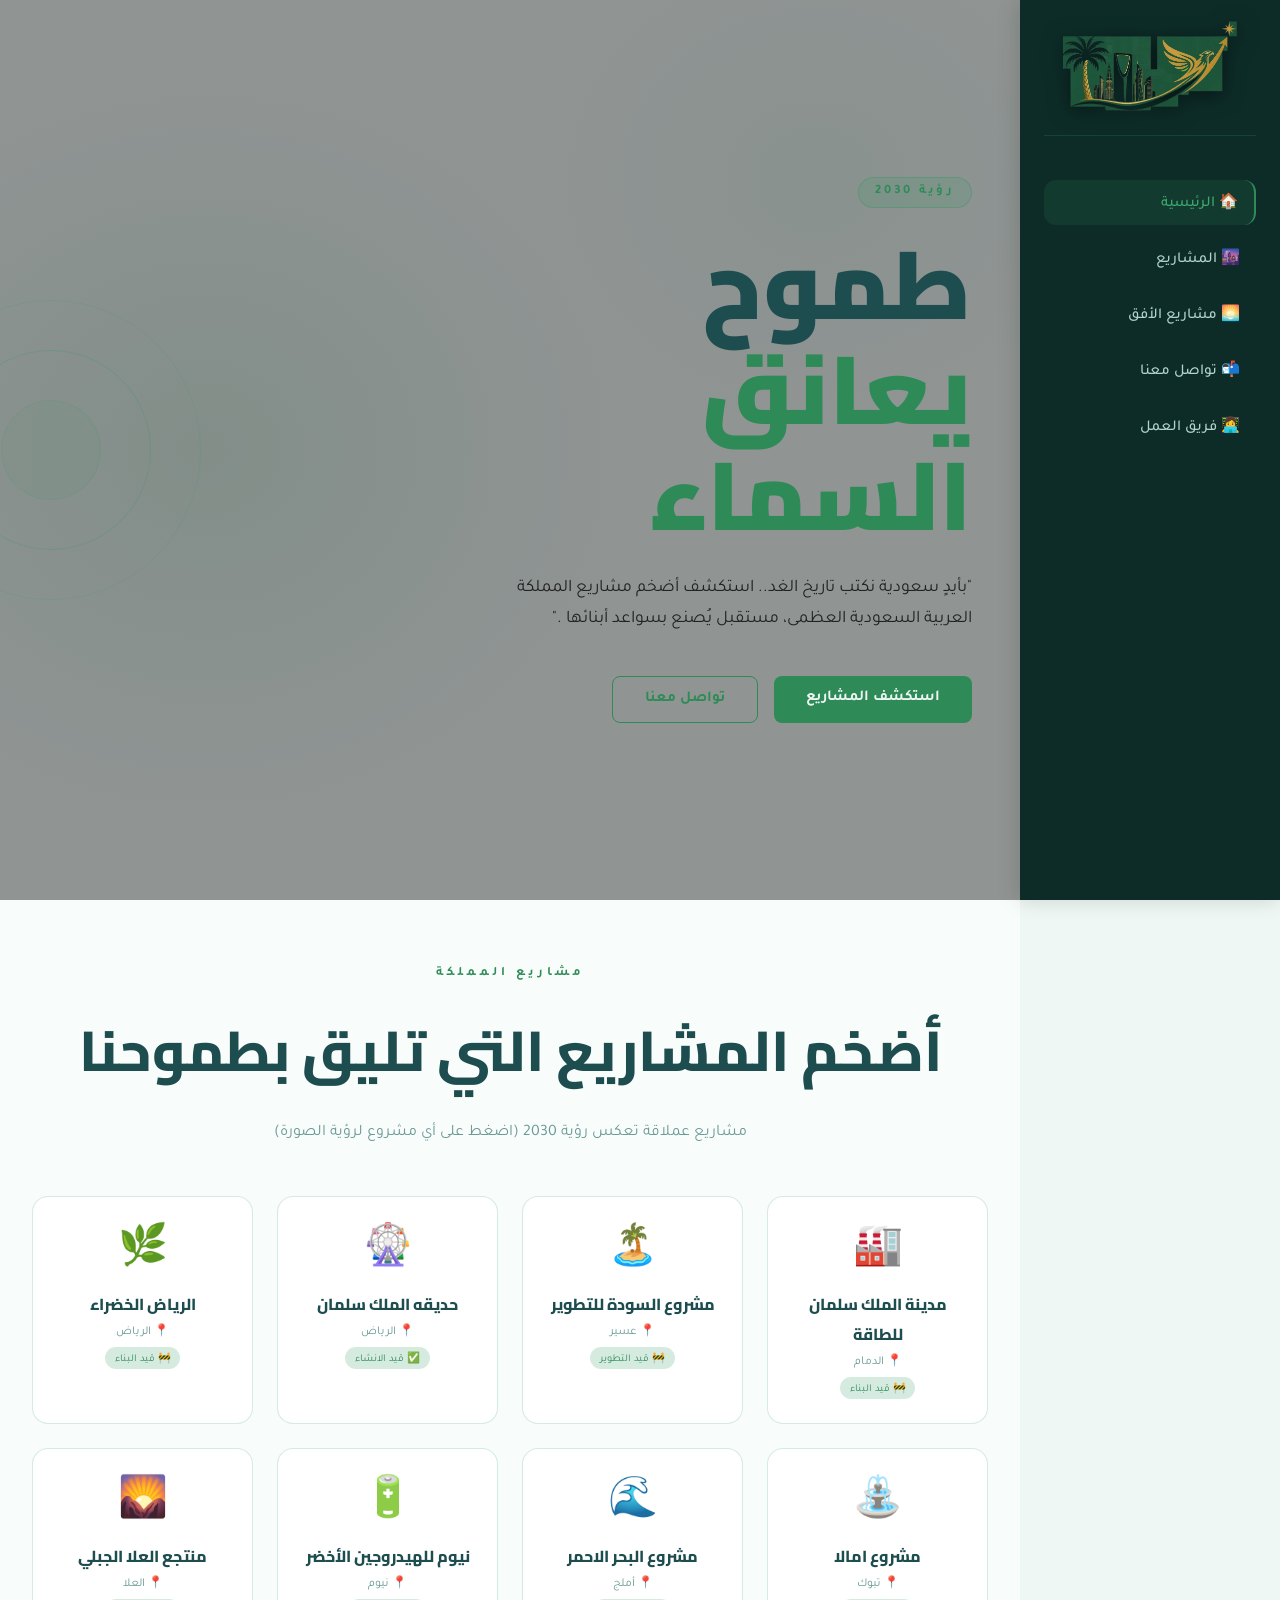
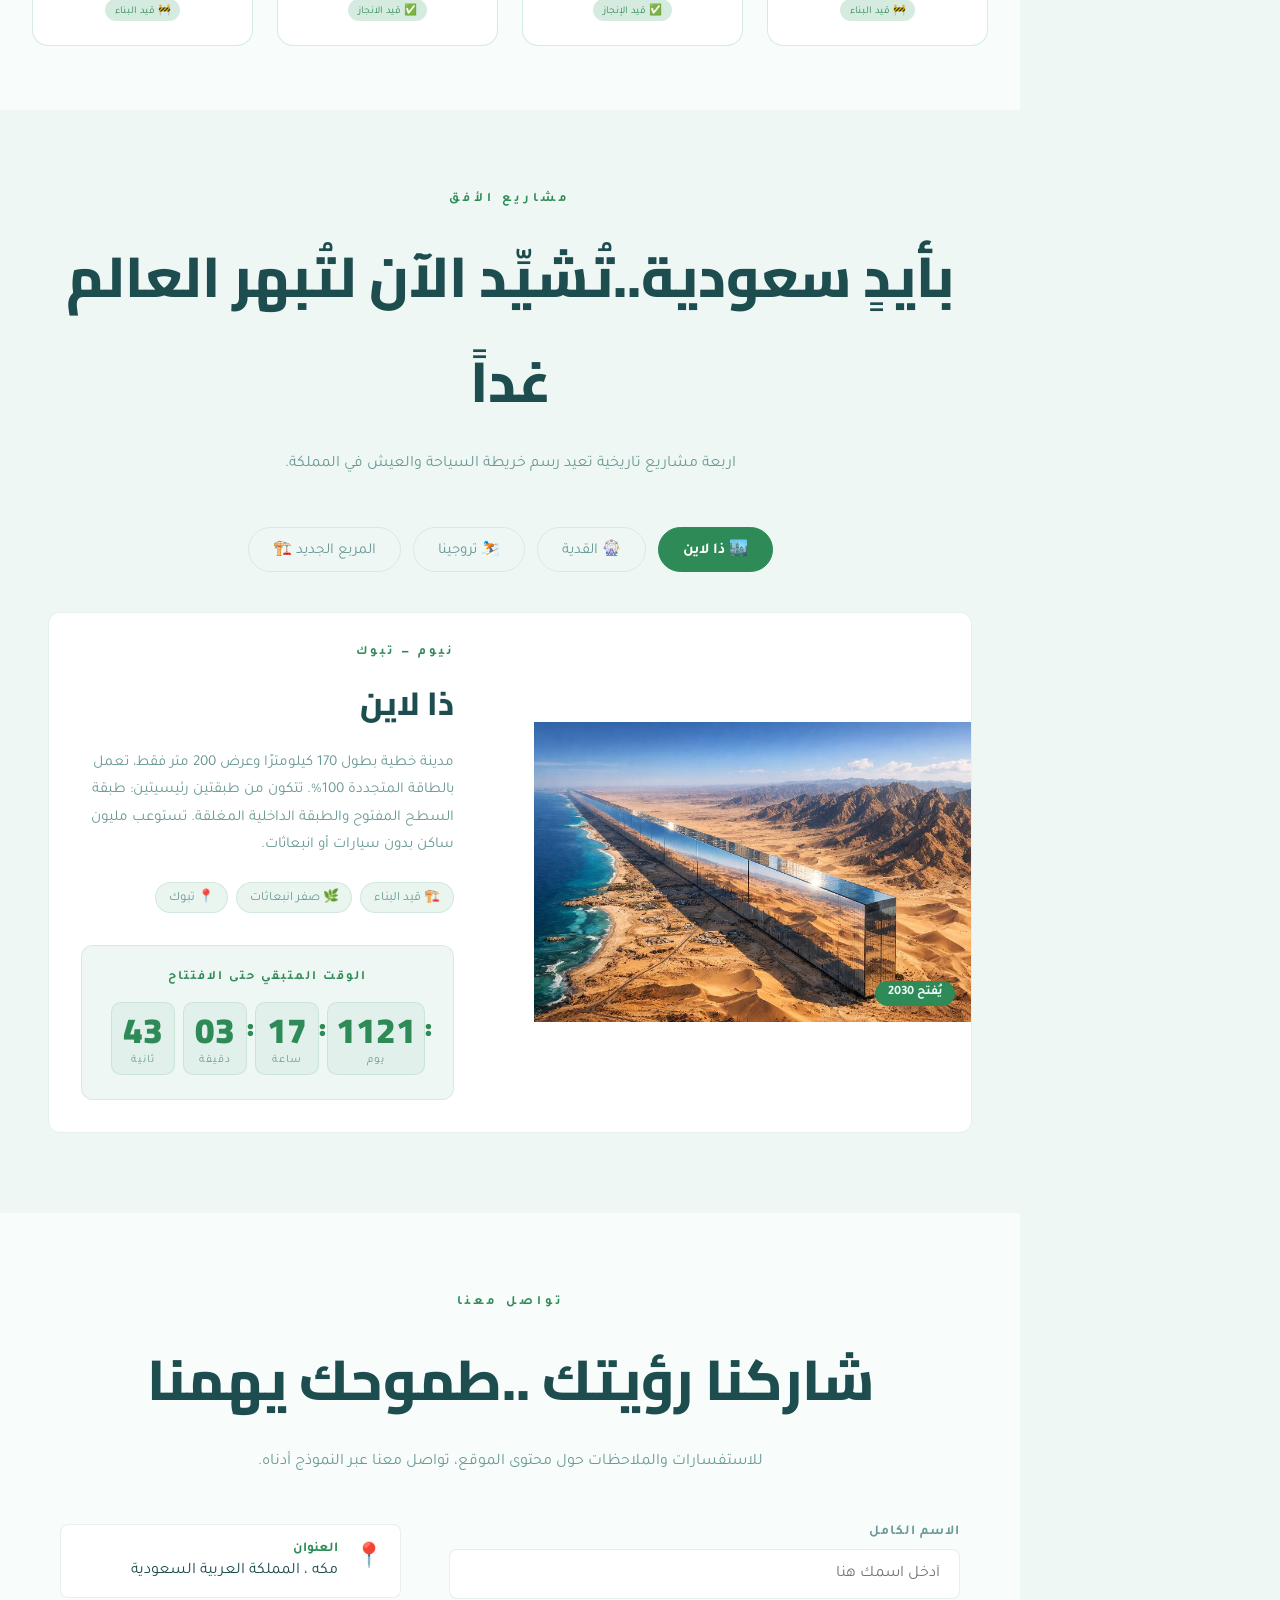
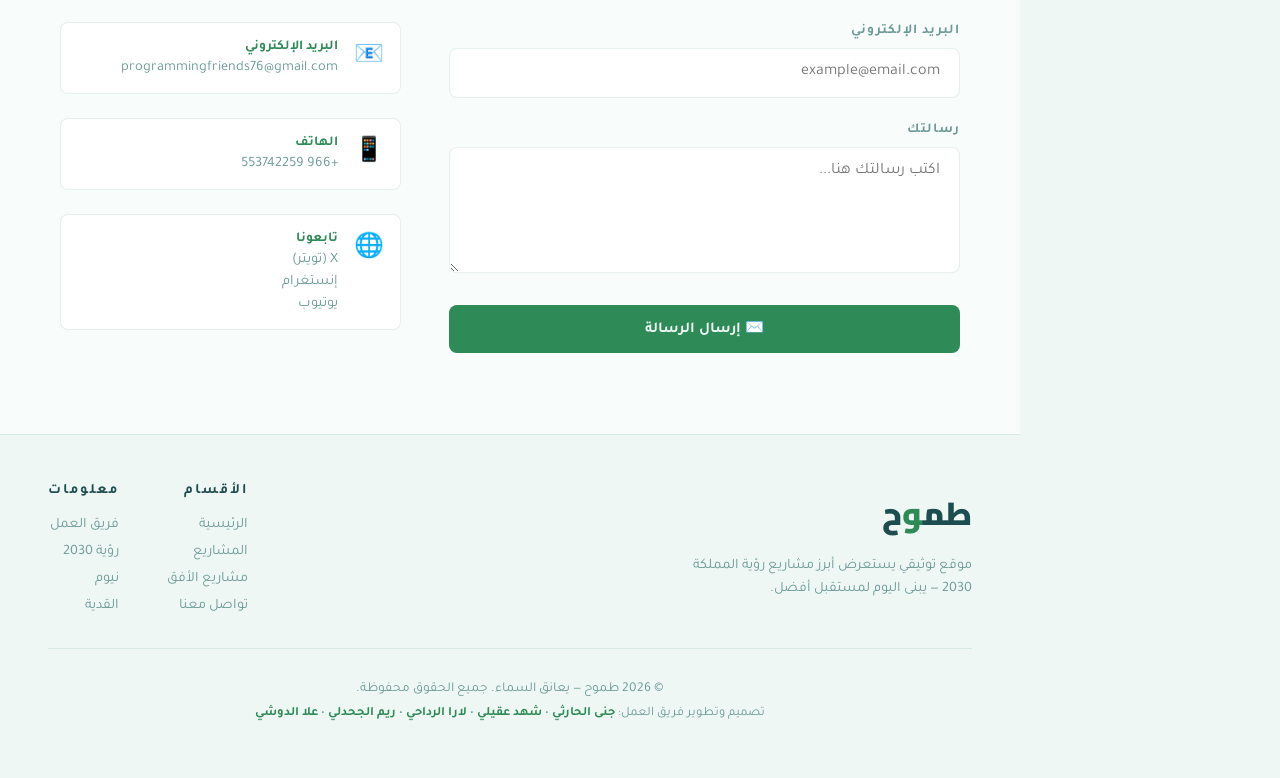
==== commit e5efe685: "Update index.html" ====
--- a/index.html
+++ b/index.html
@@ -42,7 +42,7 @@
   <aside class="sidebar" id="sidebar">
     <!-- شعار الموقع -->
     <div class="sidebar__brand">
-    <img src="images/logo.png..JPG" alt="شعار طموح" class="sidebar__logo-img">
+    <img src="images/logo.png" alt="شعار طموح" class="sidebar__logo-img">
     </div>
 
     <!-- روابط التنقل -->
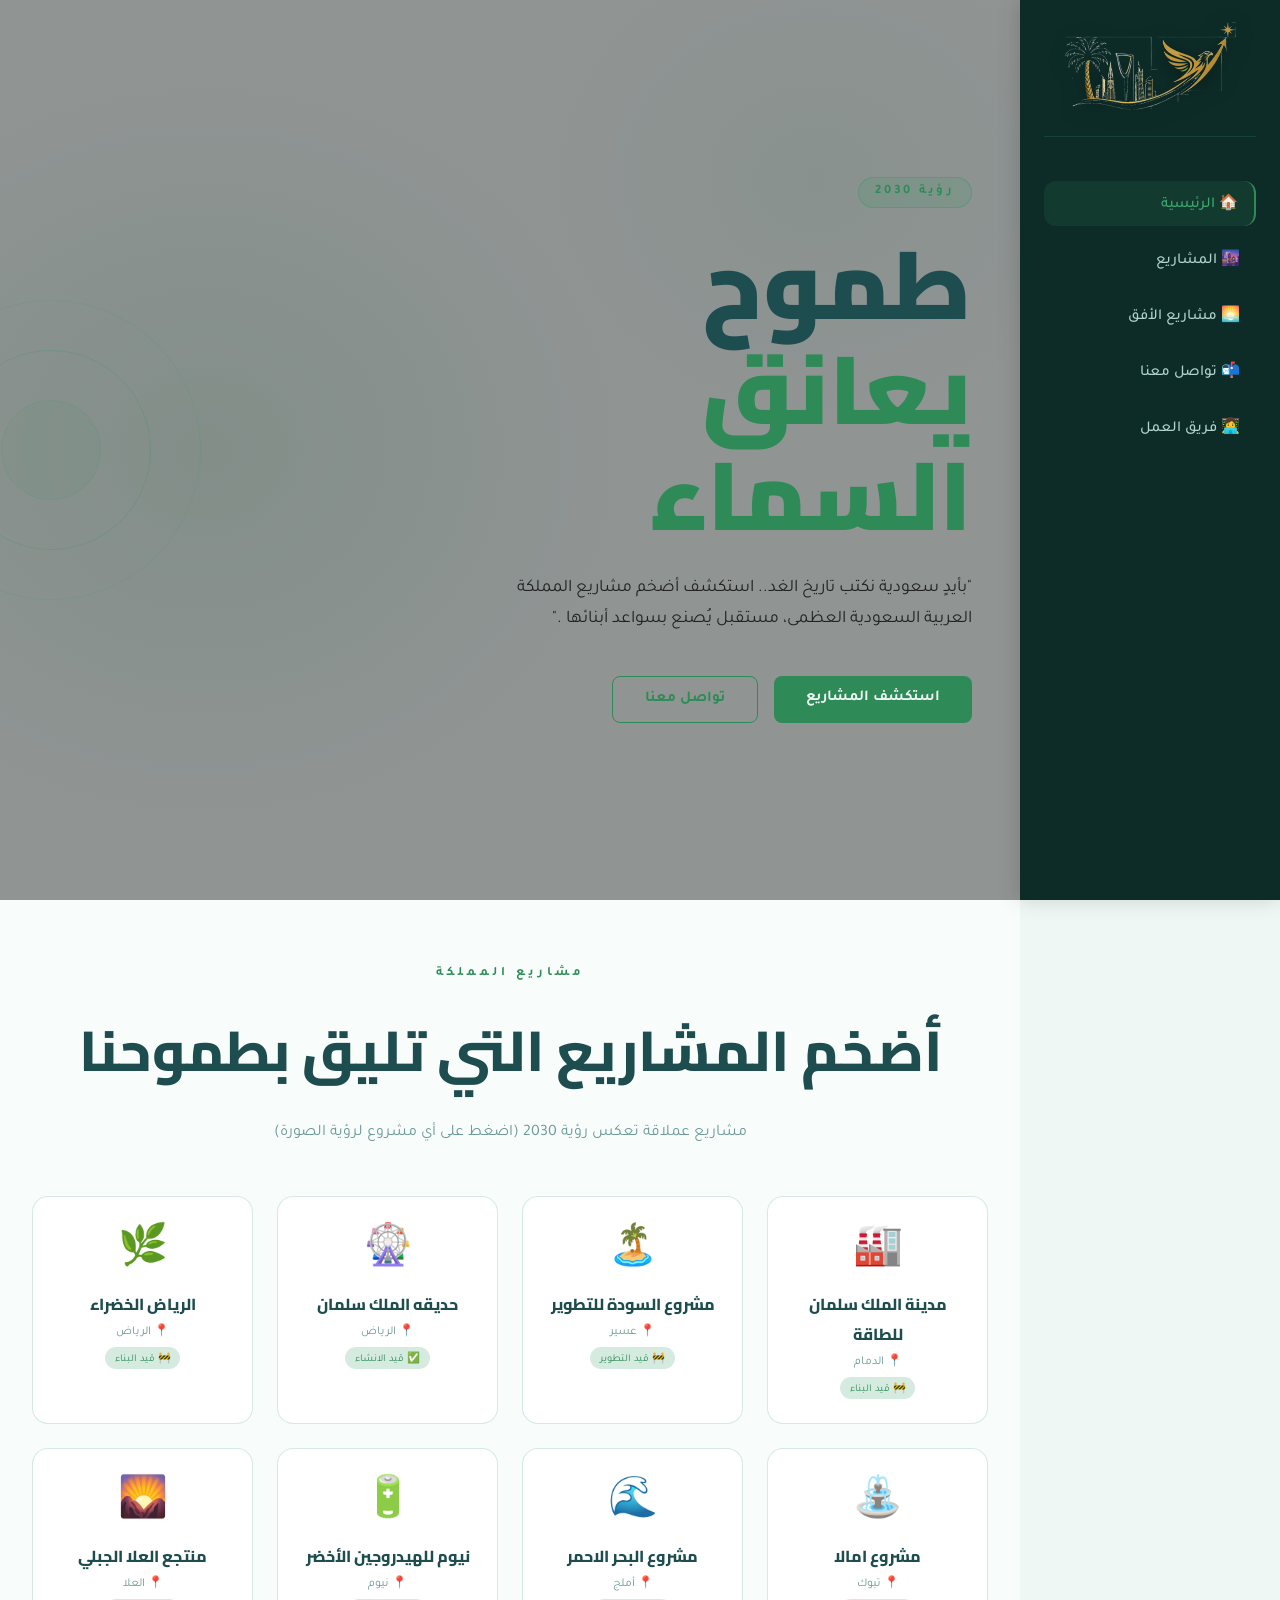
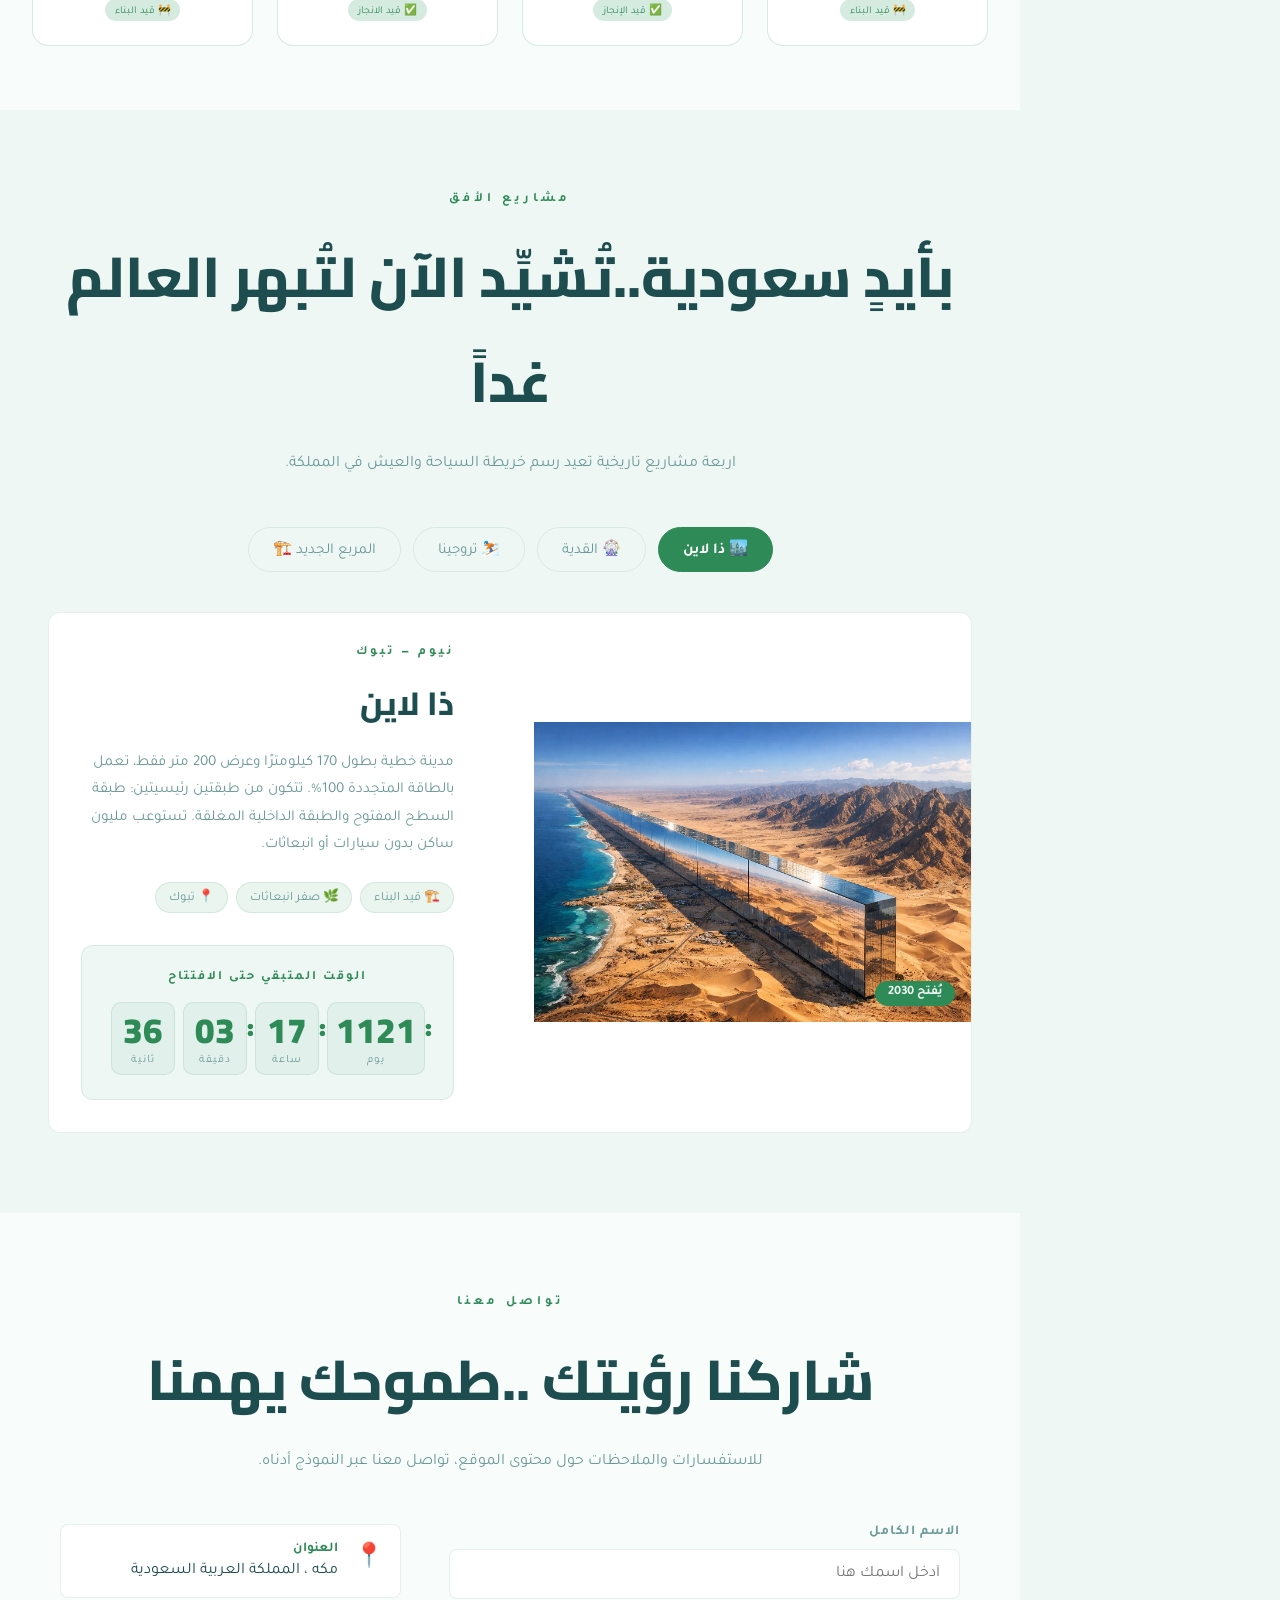
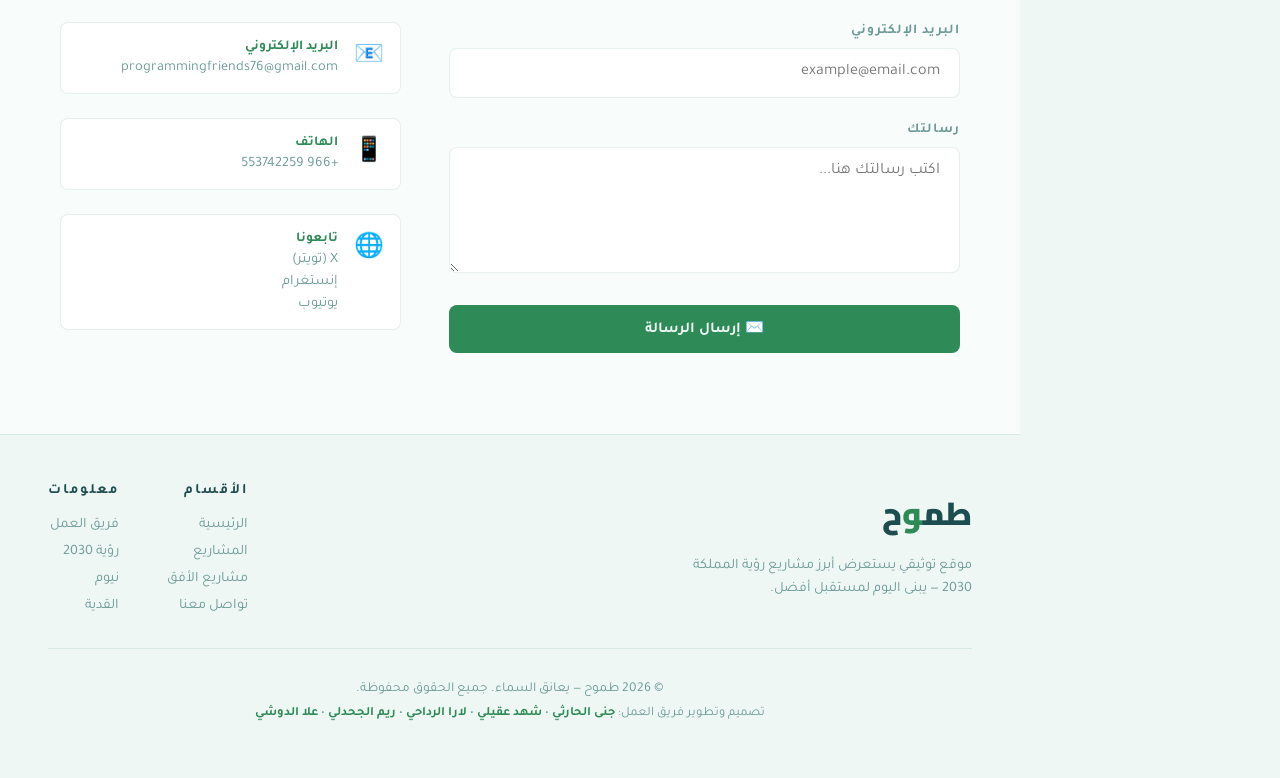
==== commit ec847eda: "Update index.html" ====
--- a/index.html
+++ b/index.html
@@ -42,7 +42,7 @@
   <aside class="sidebar" id="sidebar">
     <!-- شعار الموقع -->
     <div class="sidebar__brand">
-    <img src="images/logo.png" alt="شعار طموح" class="sidebar__logo-img">
+    <img src="images/LOGO.png" alt="شعار طموح" class="sidebar__logo-img">
     </div>
 
     <!-- روابط التنقل -->
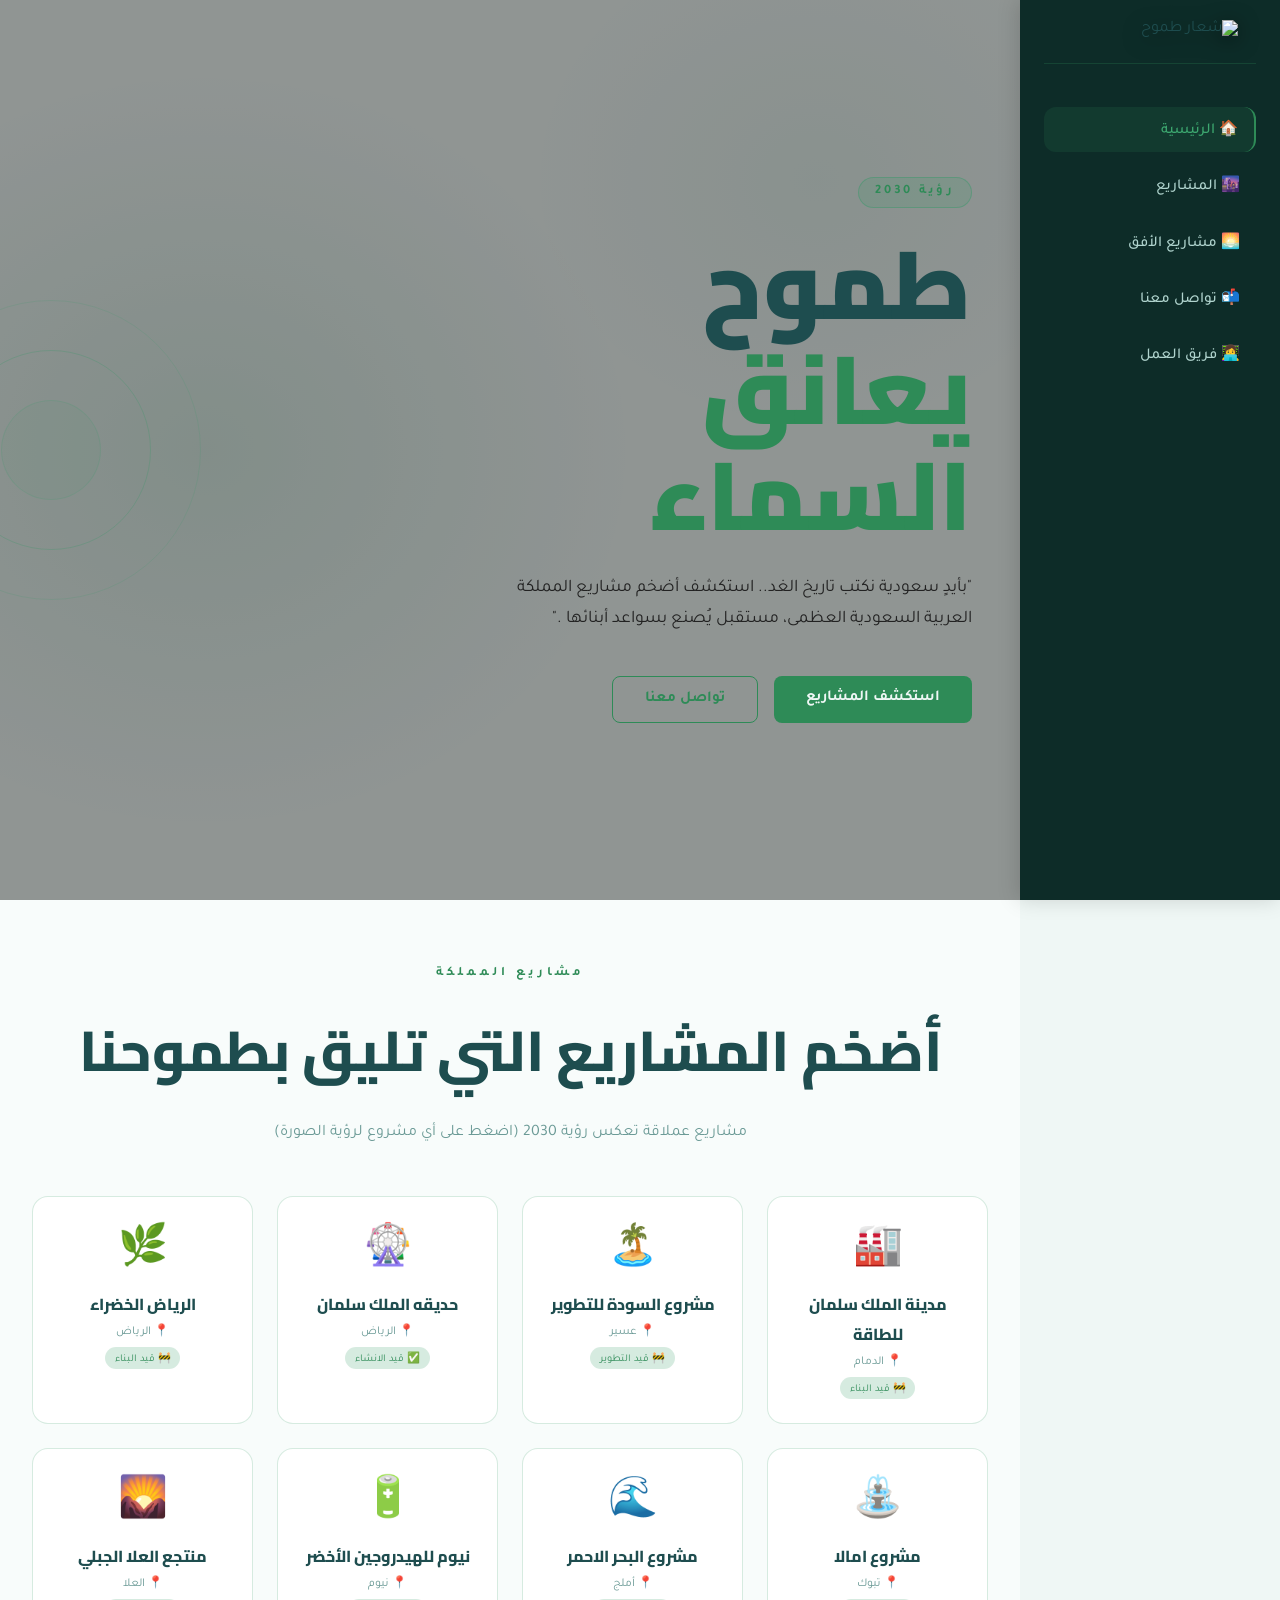
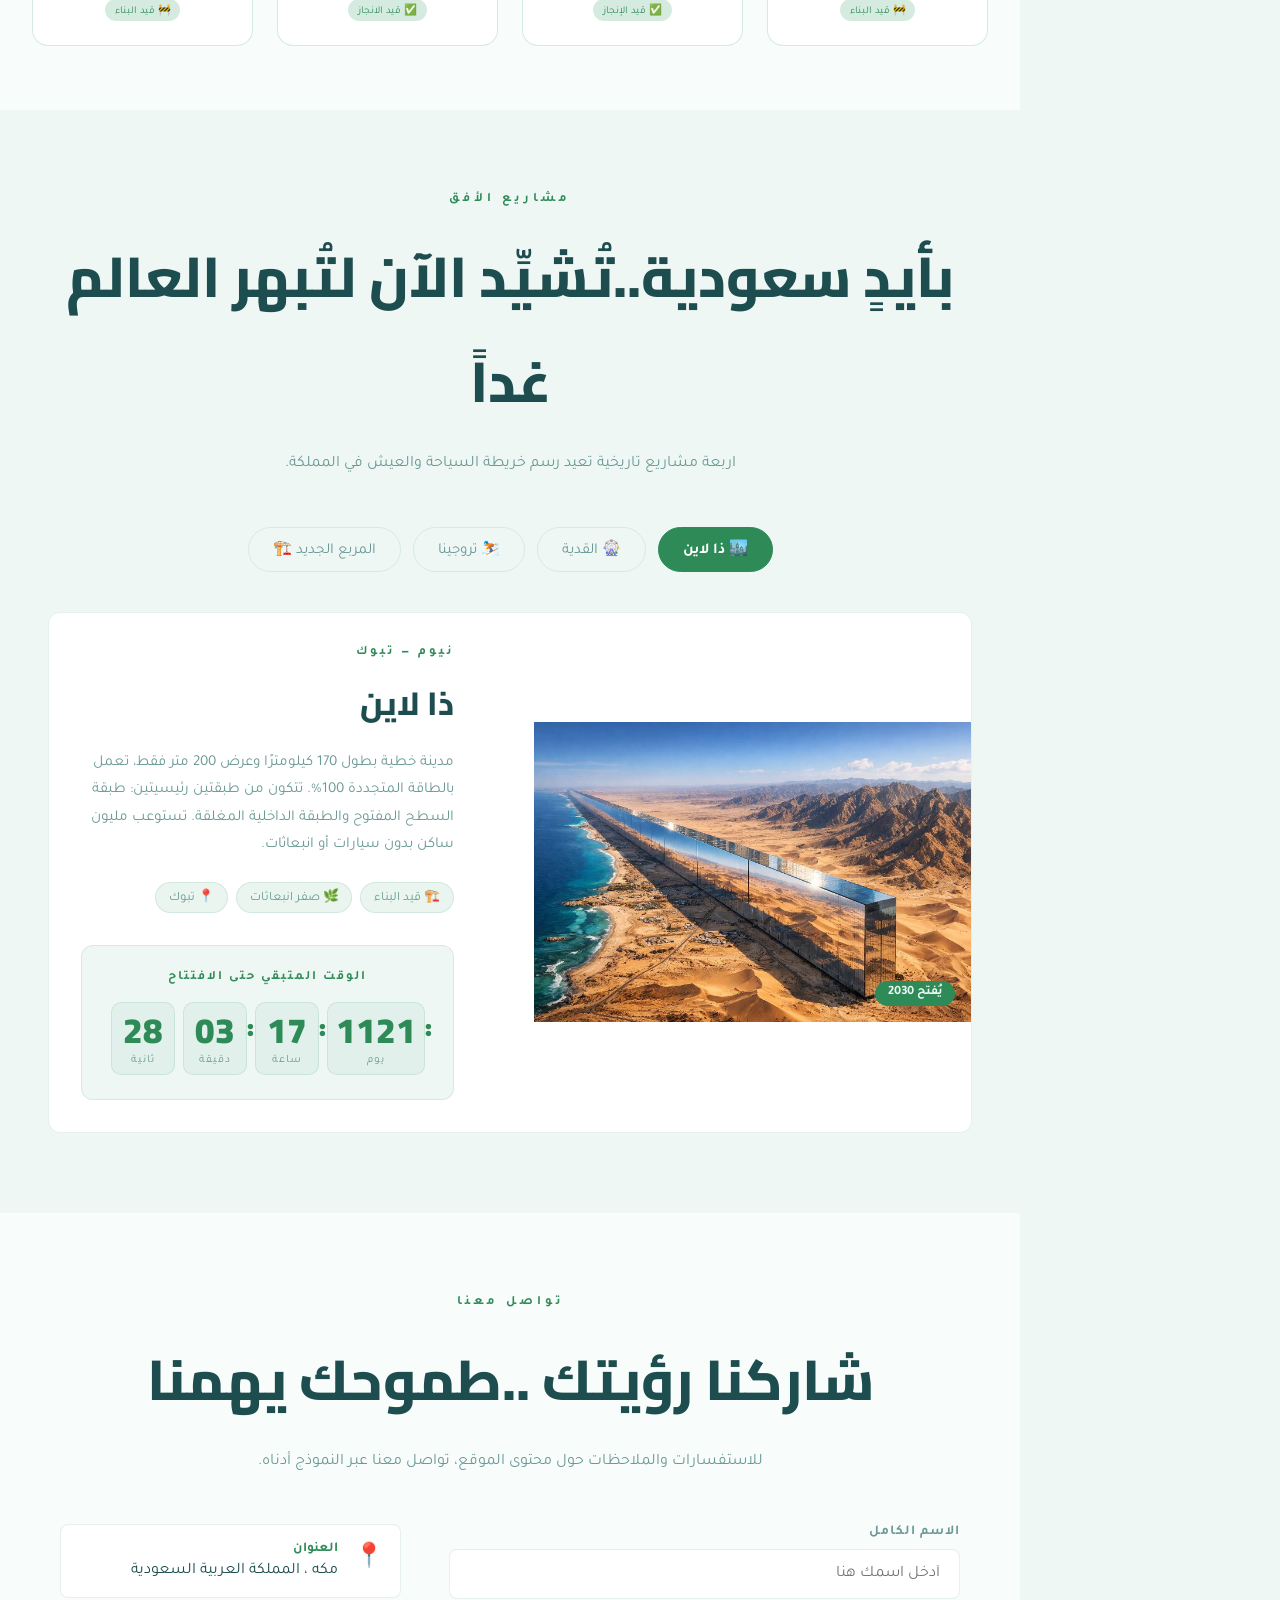
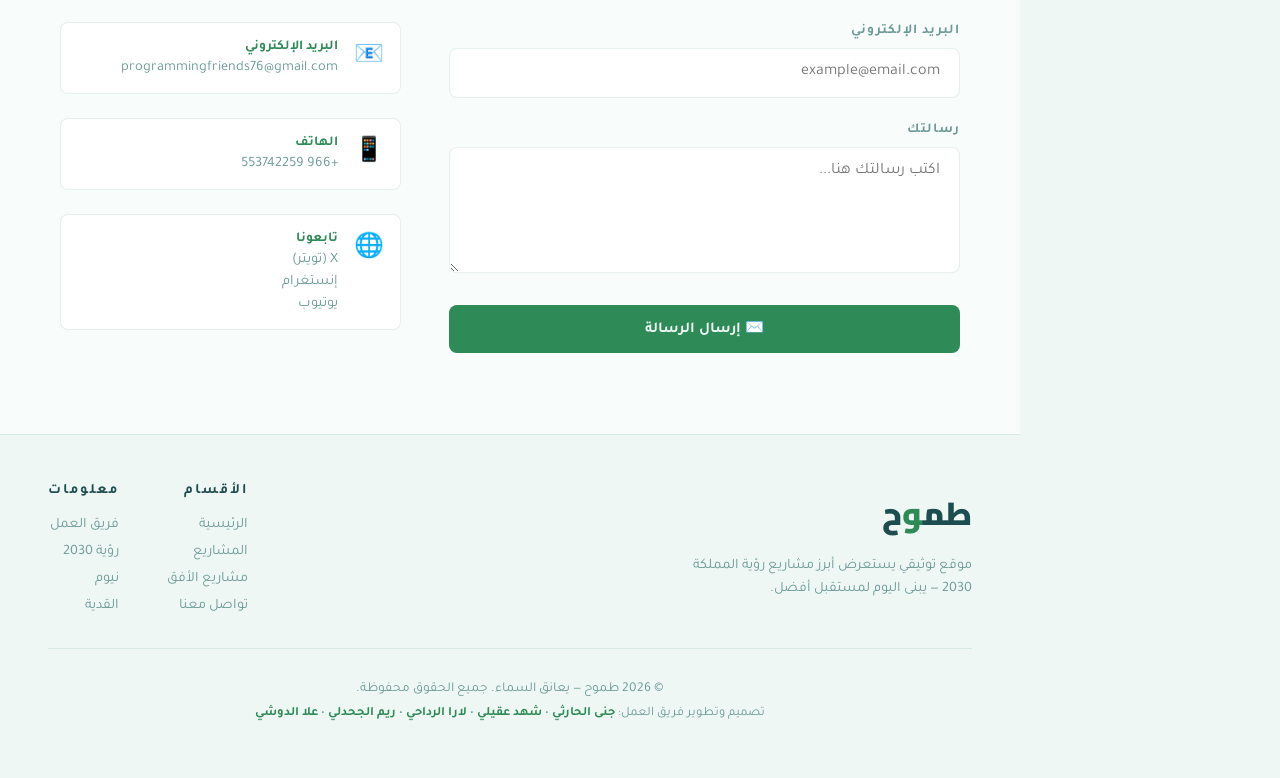
==== commit 25890fe1: "Update index.html" ====
--- a/index.html
+++ b/index.html
@@ -66,7 +66,7 @@
     <!-- ======= قسم البطل (Hero) ======= -->
 <section class="hero" id="hero">
        <video autoplay muted loop playsinline webkit-playsinline id="bg-video">
-<source src="video%20project.mp4" type="video/mp4">
+<source src="videoproject.mp4" type="video/mp4">
   </video>
       <div class="hero__content">
         <!-- شارة صغيرة فوق العنوان -->
@@ -111,7 +111,7 @@
   <div class="projects-grid">
     
     <!-- المشروع 1 -->
-    <div class="project-grid-card" data-image="images/Energy City.jpg">
+    <div class="project-grid-card" data-image="images/EnergyCity.jpg">
       <div class="project-grid-card__icon">🏭</div>
       <h3 class="project-grid-card__name">مدينة الملك سلمان للطاقة</h3>
       <div class="project-grid-card__location">📍 الدمام</div>
@@ -127,7 +127,7 @@
     </div>
 
     <!-- المشروع 3 -->
-    <div class="project-grid-card" data-image="images/King Salman Park.jpeg">
+    <div class="project-grid-card" data-image="images/KingSalmanPark.jpeg">
       <div class="project-grid-card__icon">🎡</div>
       <h3 class="project-grid-card__name">حديقه الملك سلمان</h3>
       <div class="project-grid-card__location">📍 الرياض</div>
@@ -135,7 +135,7 @@
     </div>
 
     <!-- المشروع 4 -->
-    <div class="project-grid-card" data-image="images/Green Riyadh.jpg">
+    <div class="project-grid-card" data-image="images/GreenRiyadh.jpg">
       <div class="project-grid-card__icon">🌿</div>
       <h3 class="project-grid-card__name">الرياض الخضراء</h3>
       <div class="project-grid-card__location">📍 الرياض</div>
@@ -151,7 +151,7 @@
     </div>
 
     <!-- المشروع 6 -->
-    <div class="project-grid-card" data-image="images/Red Sea.jpg">
+    <div class="project-grid-card" data-image="images/RedSea.jpg">
       <div class="project-grid-card__icon">🌊</div>
       <h3 class="project-grid-card__name">مشروع البحر الاحمر</h3>
       <div class="project-grid-card__location">📍 أملج</div>
@@ -159,7 +159,7 @@
     </div>
 
     <!-- المشروع 7 -->
-    <div class="project-grid-card" data-image="images/Hydrogen Neom.jpg">
+    <div class="project-grid-card" data-image="images/HydrogenNeom.jpg">
       <div class="project-grid-card__icon">🔋</div>
       <h3 class="project-grid-card__name">نيوم للهيدروجين الأخضر</h3>
       <div class="project-grid-card__location">📍 نيوم</div>
@@ -218,7 +218,7 @@
         <div class="seasonal-panel is-active" id="panel-theline" role="tabpanel">
           <div class="seasonal-panel__visual">
             <!-- صورة المشروع -->
-            <img src="images/The Line.jpg" 
+            <img src="images/TheLine.jpg" 
                  alt="مشروع ذا لاين — المدينة الخطية"
                  onerror="this.style.display='none'; this.nextElementSibling.style.display='flex';"
                  loading="lazy">
@@ -364,7 +364,7 @@
         <!-- لوحة المربع الجديد (تم إضافتها بنفس هيكل المشاريع الأخرى) -->
         <div class="seasonal-panel" id="panel-murabba" role="tabpanel">
           <div class="seasonal-panel__visual">
-            <img 	src="images/The%20cube.jpg"
+            <img 	src="images/Thecube.jpg"
                  alt="مشروع المربع الجديد"
                  onerror="this.style.display='none'; this.nextElementSibling.style.display='flex';"
                  loading="lazy">
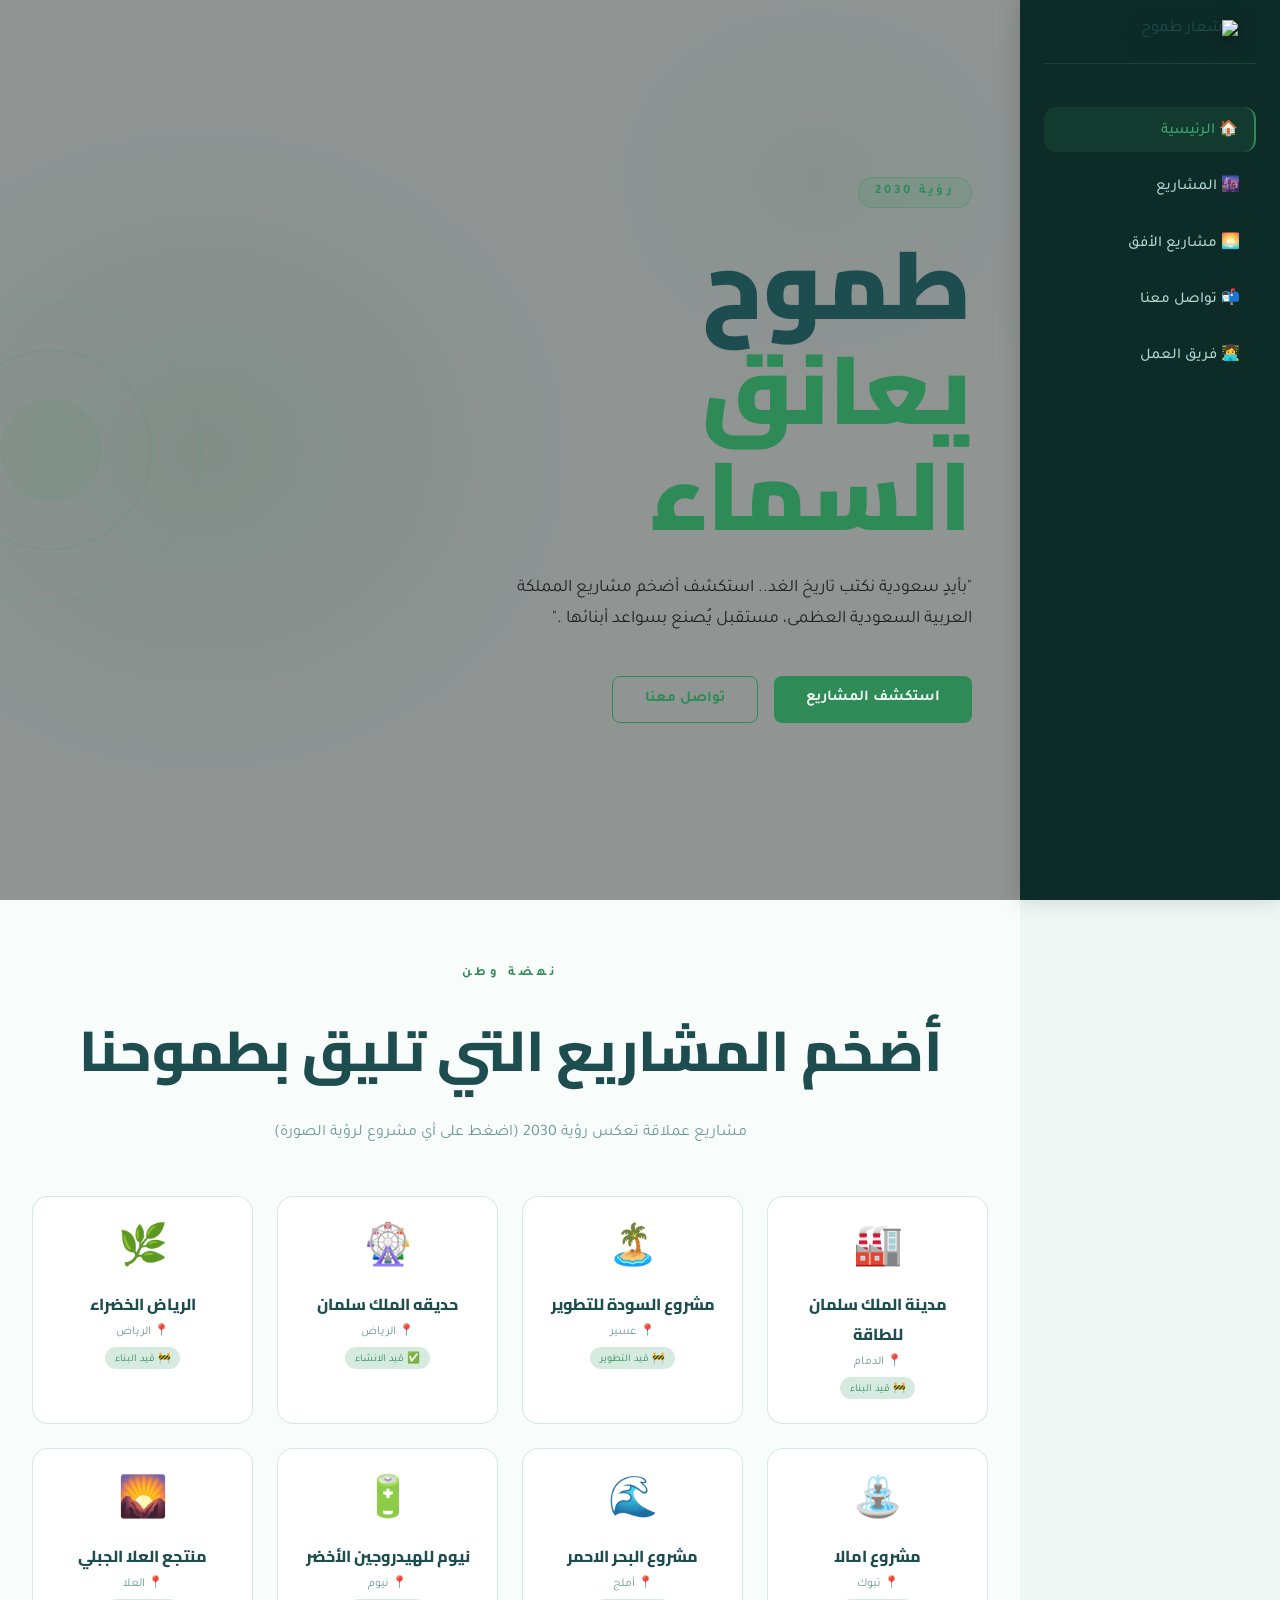
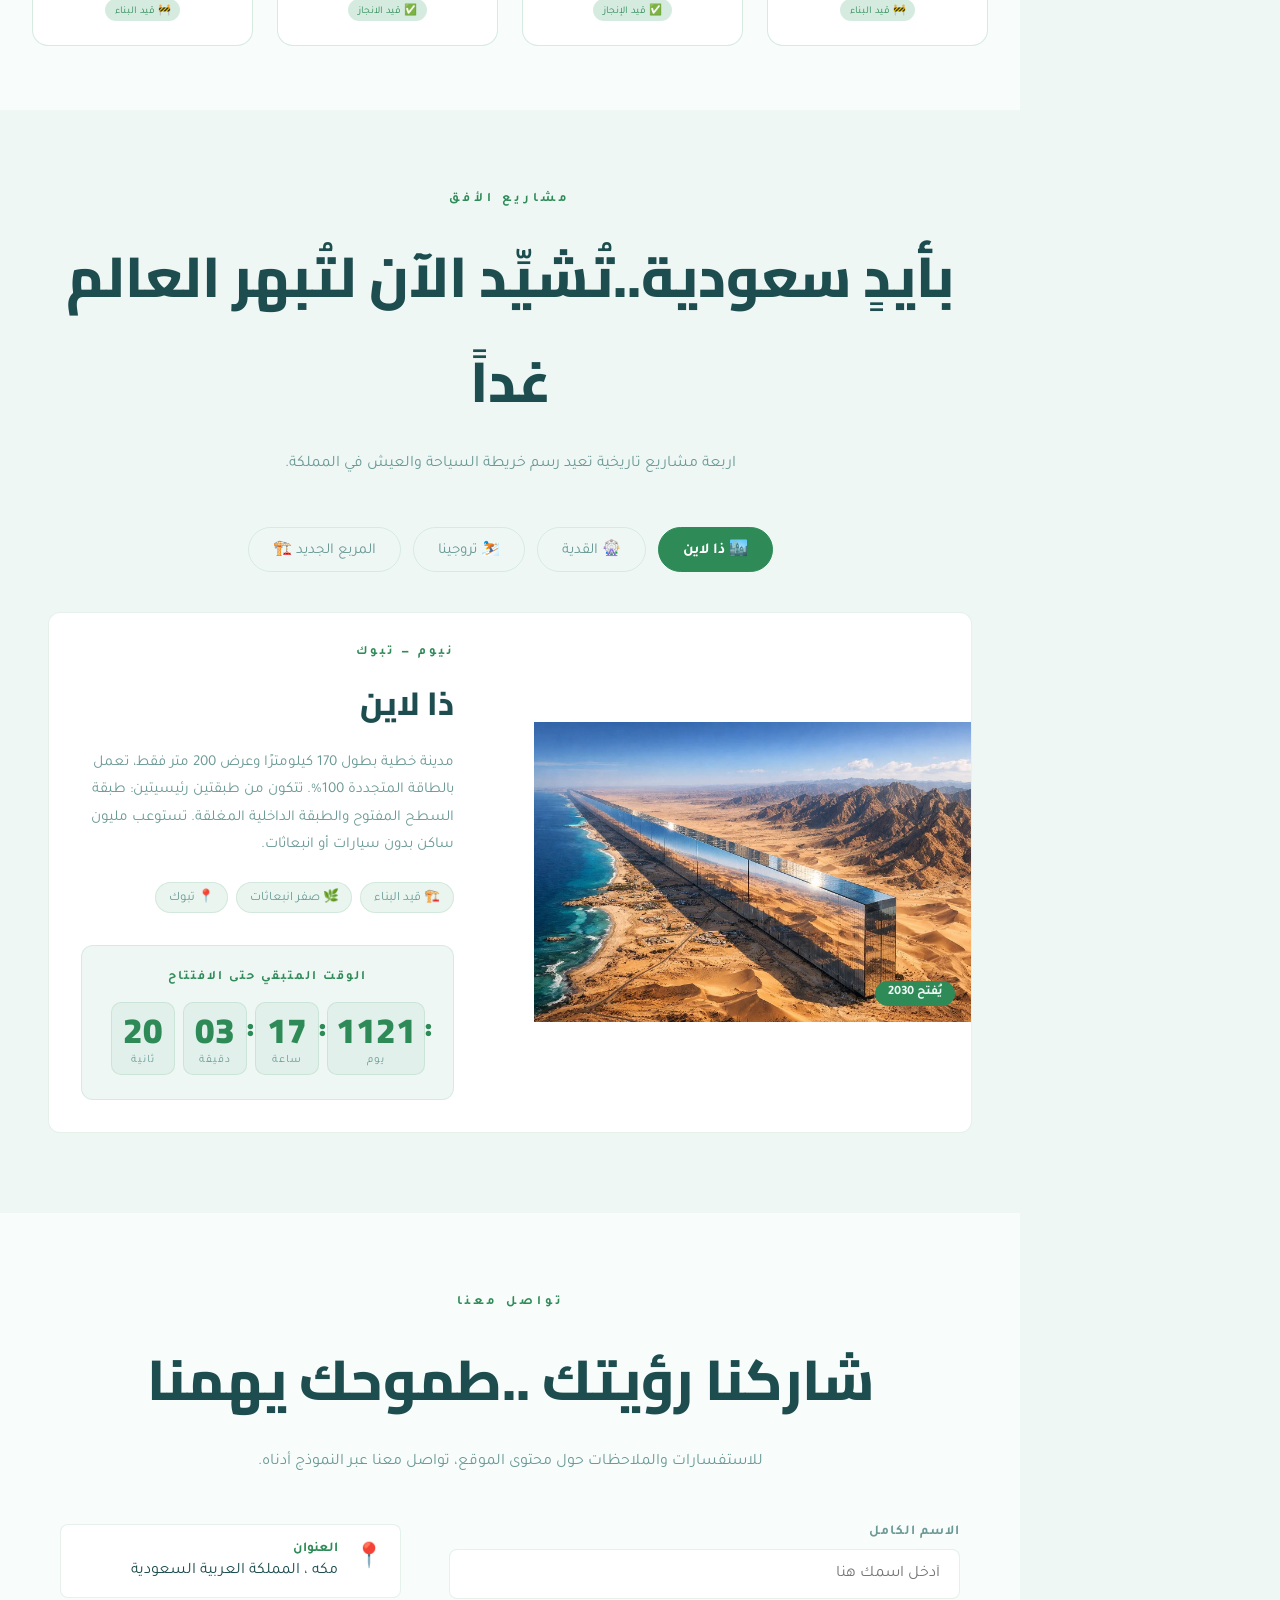
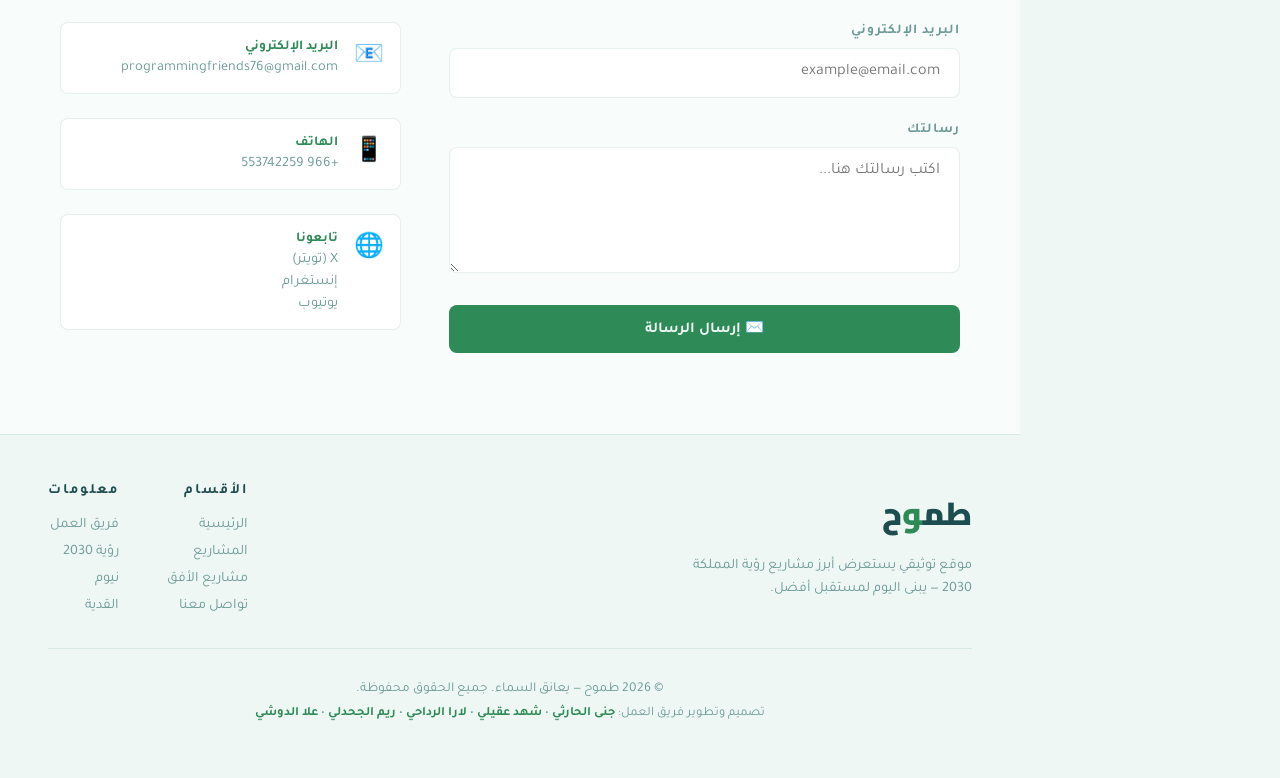
==== commit 7e7c2edd: "Update index.html" ====
--- a/index.html
+++ b/index.html
@@ -103,7 +103,7 @@
 <!-- ======= قسم المشاريع - شبكة 4×2 مع نافذة منبثقة ======= -->
 <section class="projects-grid-section" id="projects">
   <div class="section__header reveal">
-    <span class="section__label">مشاريع المملكة</span>
+    <span class="section__label"> نهضة وطن</span>
     <h2 class="section__title"> أضخم المشاريع التي تليق بطموحنا  </h2>
     <p class="section__desc">مشاريع عملاقة تعكس رؤية 2030 (اضغط على أي مشروع لرؤية الصورة)</p>
   </div>
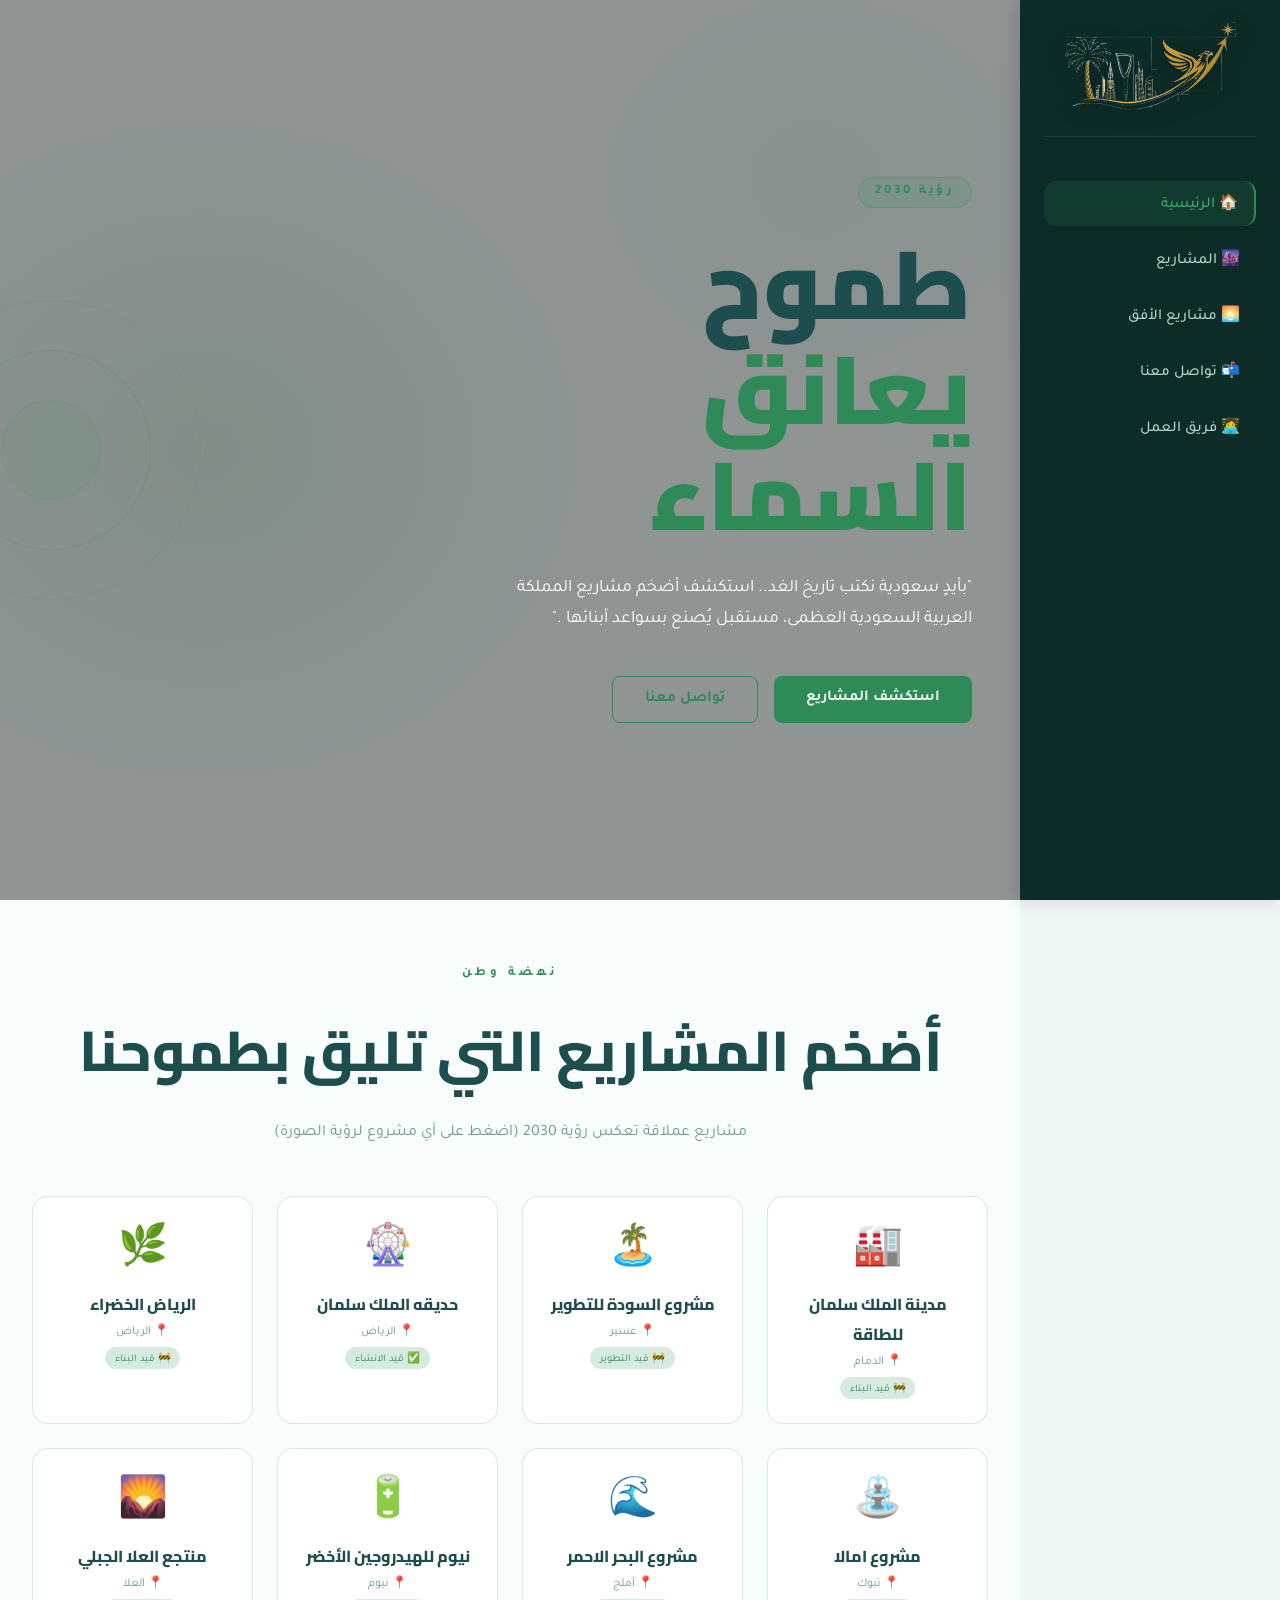
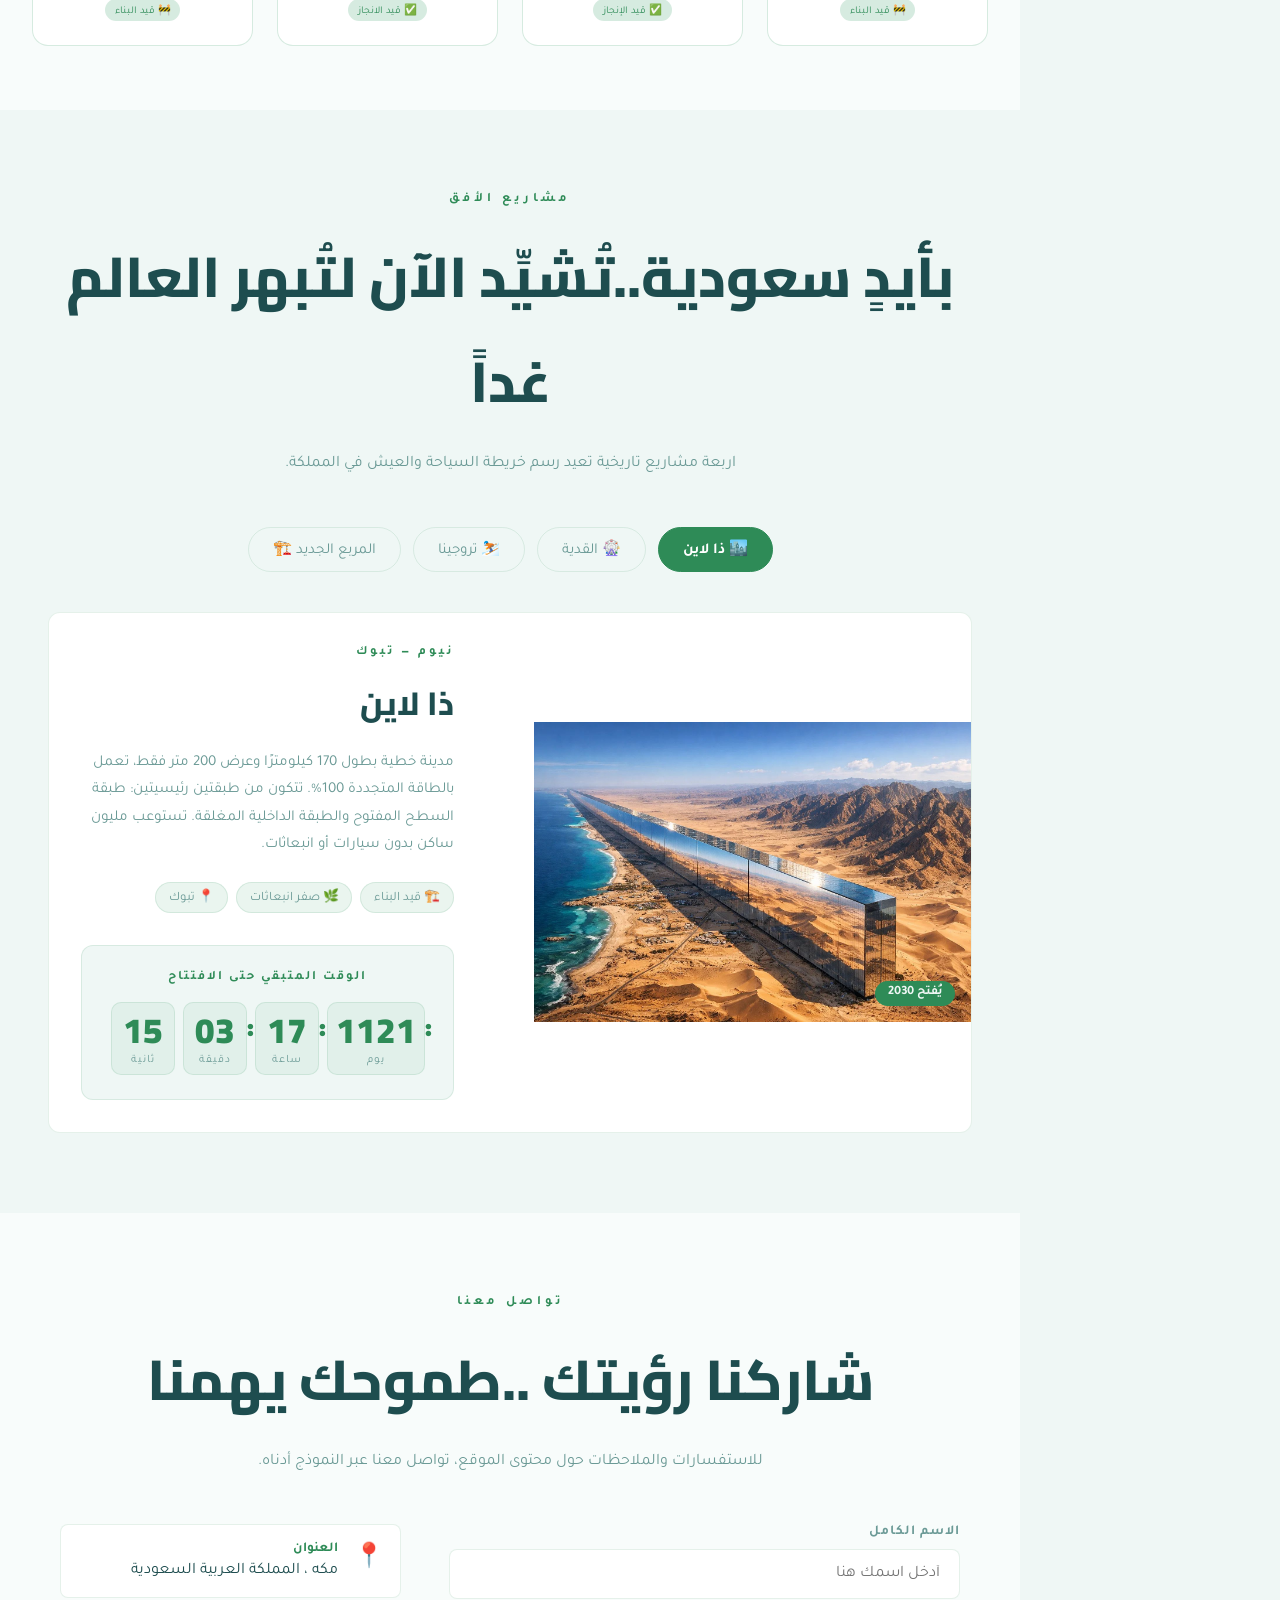
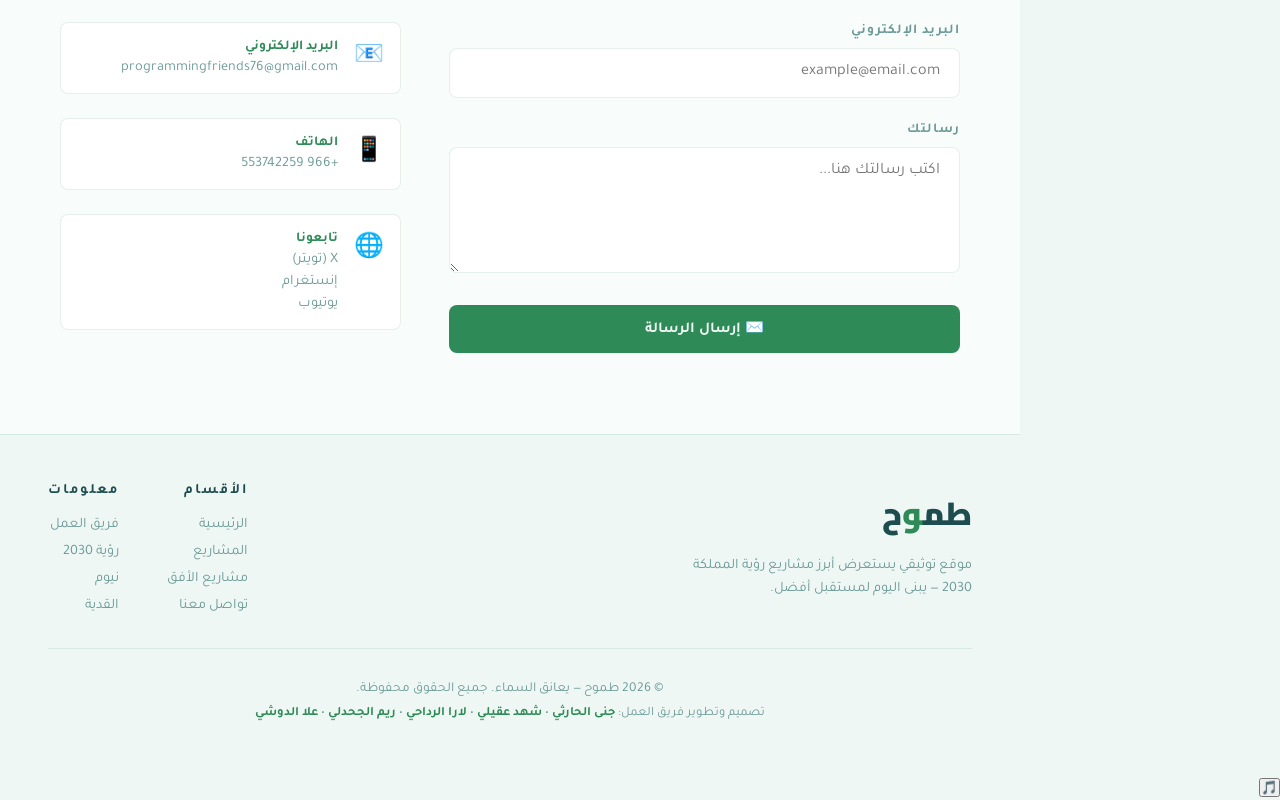
==== commit 5c155d87: "Update index.html تعديل جنى للصوت" ====
--- a/index.html
+++ b/index.html
@@ -552,6 +552,17 @@
 
   </main>
 
+
+<!-- زر الصوت العائم -->
+<div id="audioPlayer">
+  <audio id="bgAudio" loop>
+   <source src="background.mp3" type="audio/mpeg">
+  </audio>
+  <button id="audioBtn" onclick="toggleAudio()" title="تشغيل / إيقاف الموسيقى">
+    🎵
+  </button>
+</div>
+  
   <!-- ربط ملف JavaScript في نهاية الصفحة -->
   <!-- لماذا في النهاية؟ لأن HTML يتحمّل من الأعلى للأسفل، 
        ووضع JS في النهاية يضمن تحميل كل عناصر الصفحة أولاً -->
--- a/style.css
+++ b/style.css
@@ -1331,7 +1331,9 @@
 .sidebar__logo-img:hover{
    transform: scale(1.05);
 }
-
+.hero__content p {
+   color:#ffffff !important;
+}
    
    
 
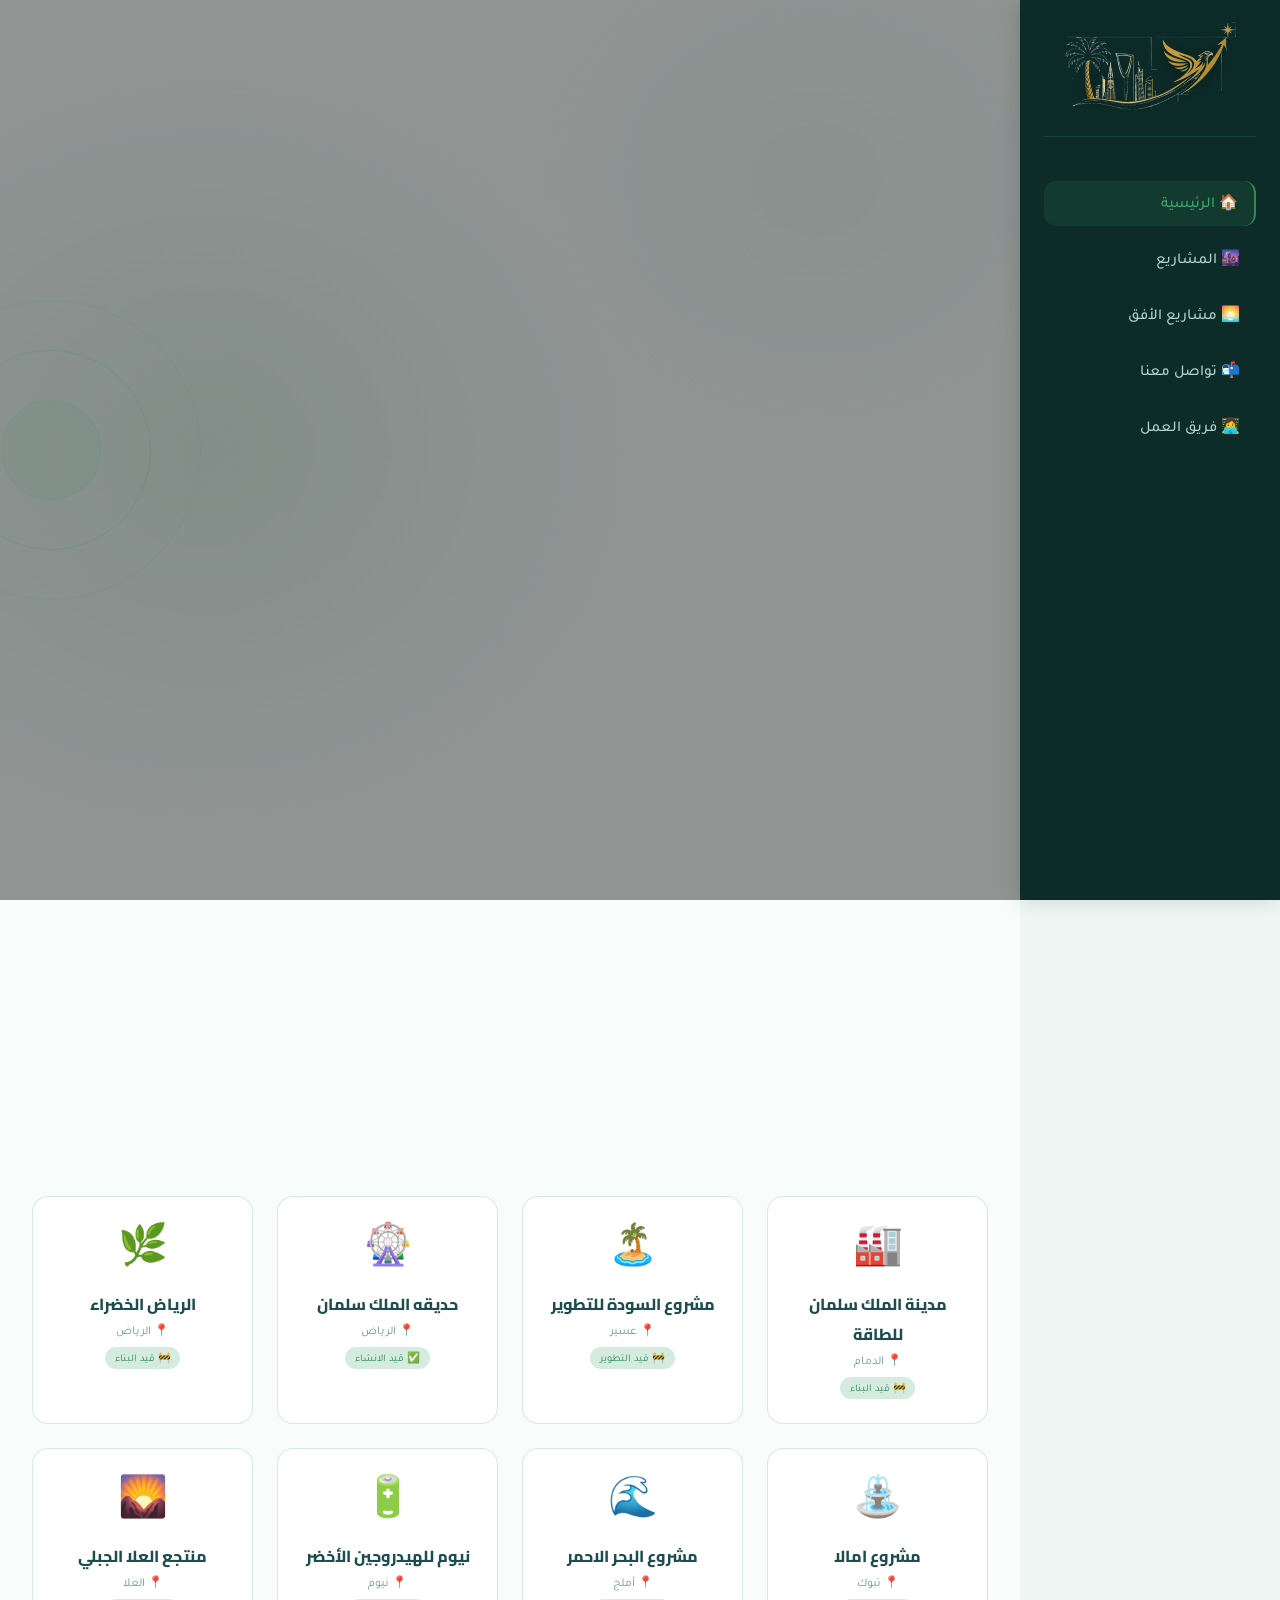
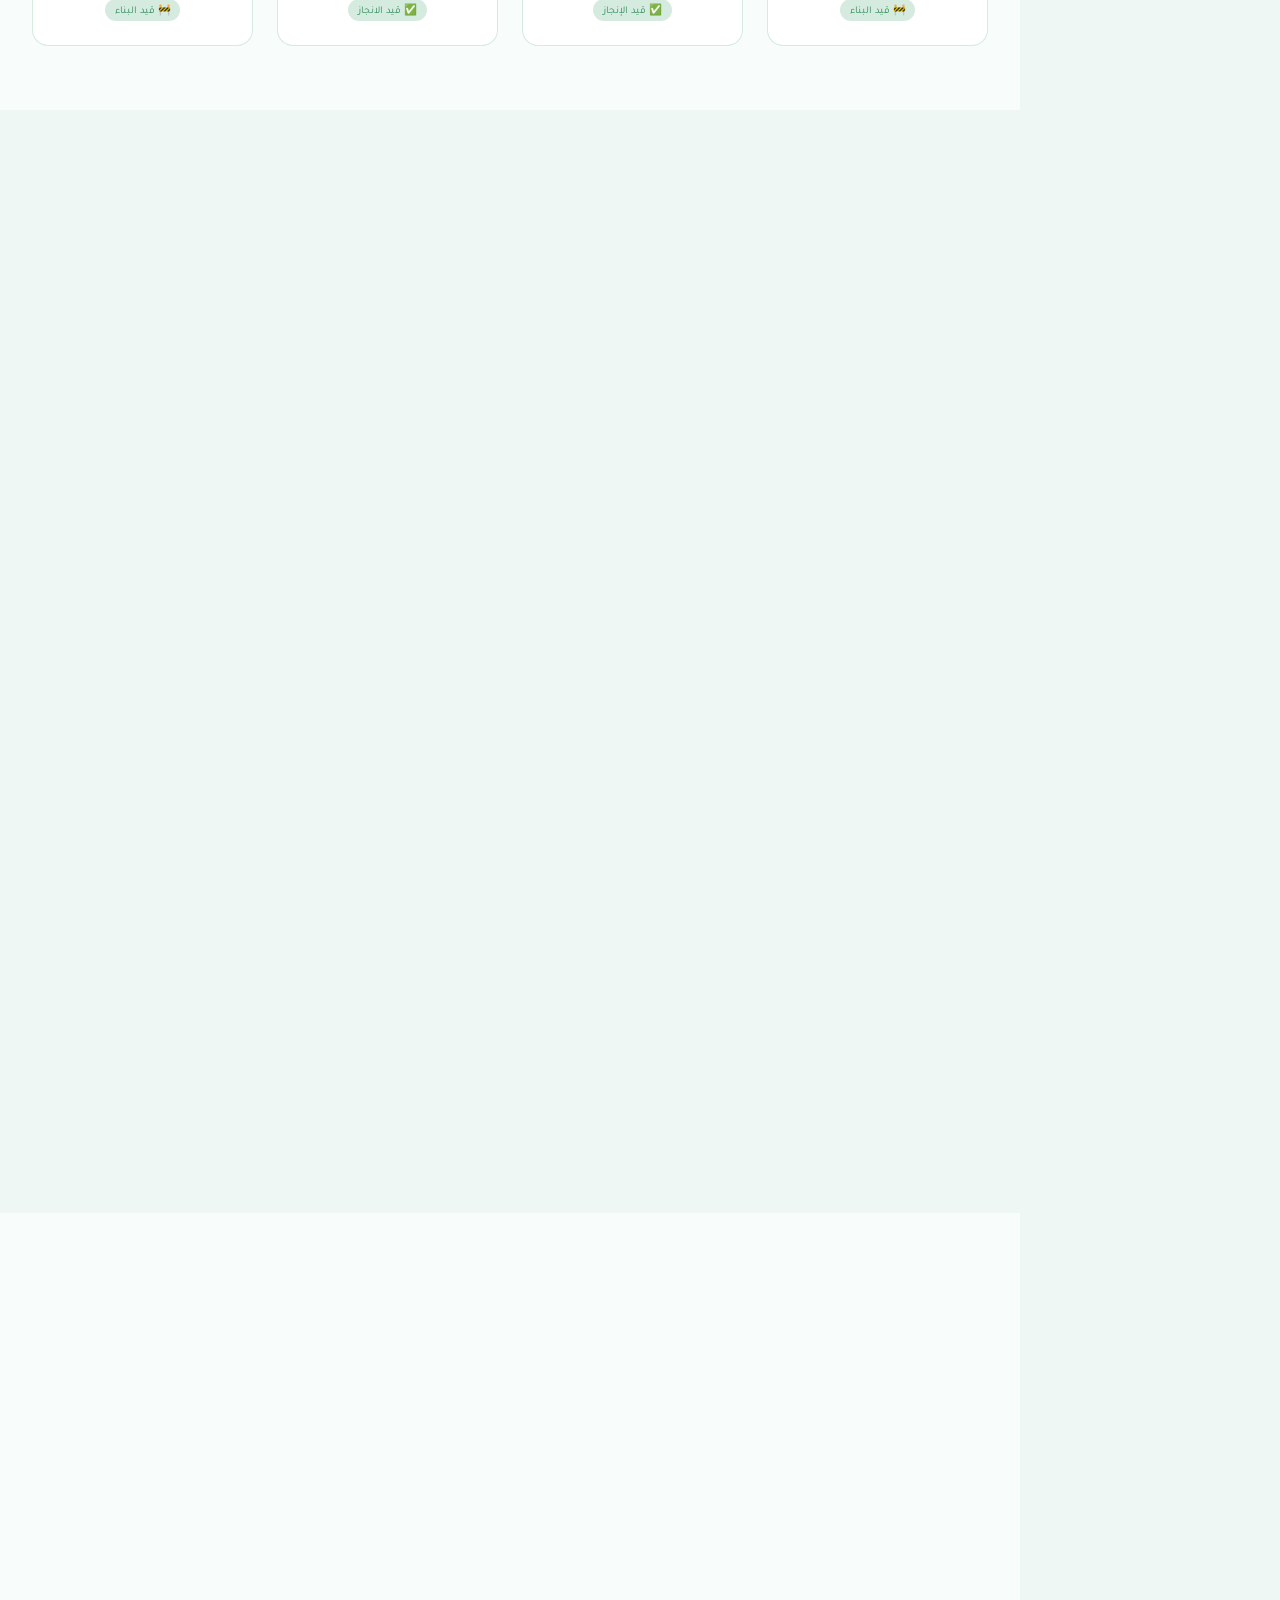
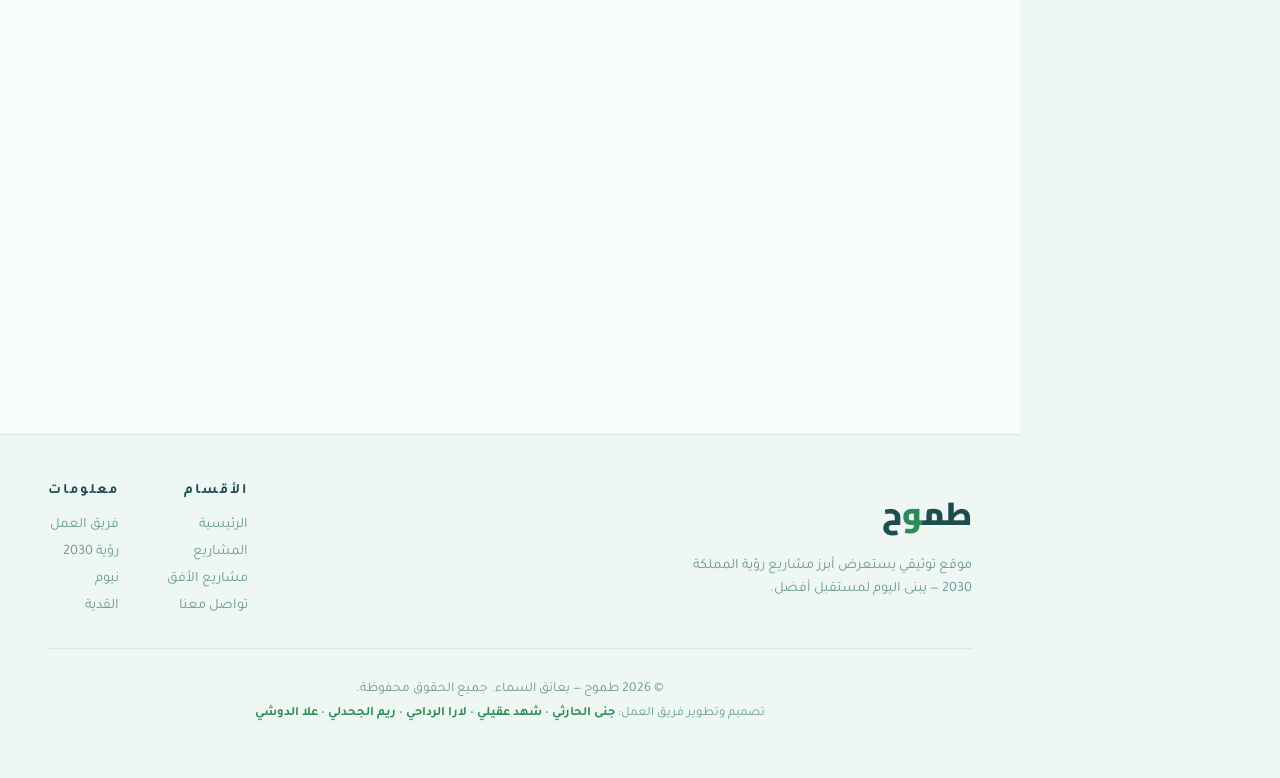
==== commit 90dd9115: "Update index.html" ====
--- a/index.html
+++ b/index.html
@@ -552,16 +552,6 @@
 
   </main>
 
-
-<!-- زر الصوت العائم -->
-<div id="audioPlayer">
-  <audio id="bgAudio" loop>
-   <source src="background.mp3" type="audio/mpeg">
-  </audio>
-  <button id="audioBtn" onclick="toggleAudio()" title="تشغيل / إيقاف الموسيقى">
-    🎵
-  </button>
-</div>
   
   <!-- ربط ملف JavaScript في نهاية الصفحة -->
   <!-- لماذا في النهاية؟ لأن HTML يتحمّل من الأعلى للأسفل، 
--- a/style.css
+++ b/style.css
@@ -1335,8 +1335,44 @@
    color:#ffffff !important;
 }
    
+  /* === زر الصوت العائم === */
+#audioPlayer {
+  position: fixed;
+  bottom: 2rem;
+  left: 2rem;
+  z-index: 9999;
+}
+
+#audioBtn {
+  width: 52px;
+  height: 52px;
+  border-radius: 50%;
+  border: 2px solid var(--gold);
+  background: var(--night-3);
+  color: var(--gold);
+  font-size: 1.4rem;
+  cursor: pointer;
+  display: flex;
+  align-items: center;
+  justify-content: center;
+  box-shadow: 0 4px 20px rgba(0,0,0,0.4);
+  transition: transform 0.2s ease, background 0.2s ease;
+}
+
+#audioBtn:hover {
+  transform: scale(1.1);
+  background: rgba(201,168,76,0.15);
+}
+
+#audioBtn.playing {
+  animation: pulse-audio 2s infinite;
+}
+
+@keyframes pulse-audio {
+  0%, 100% { box-shadow: 0 4px 20px rgba(0,0,0,0.4); }
+  50% { box-shadow: 0 4px 25px rgba(201,168,76,0.4); }
+}  
+
    
 
-   
-
-
+
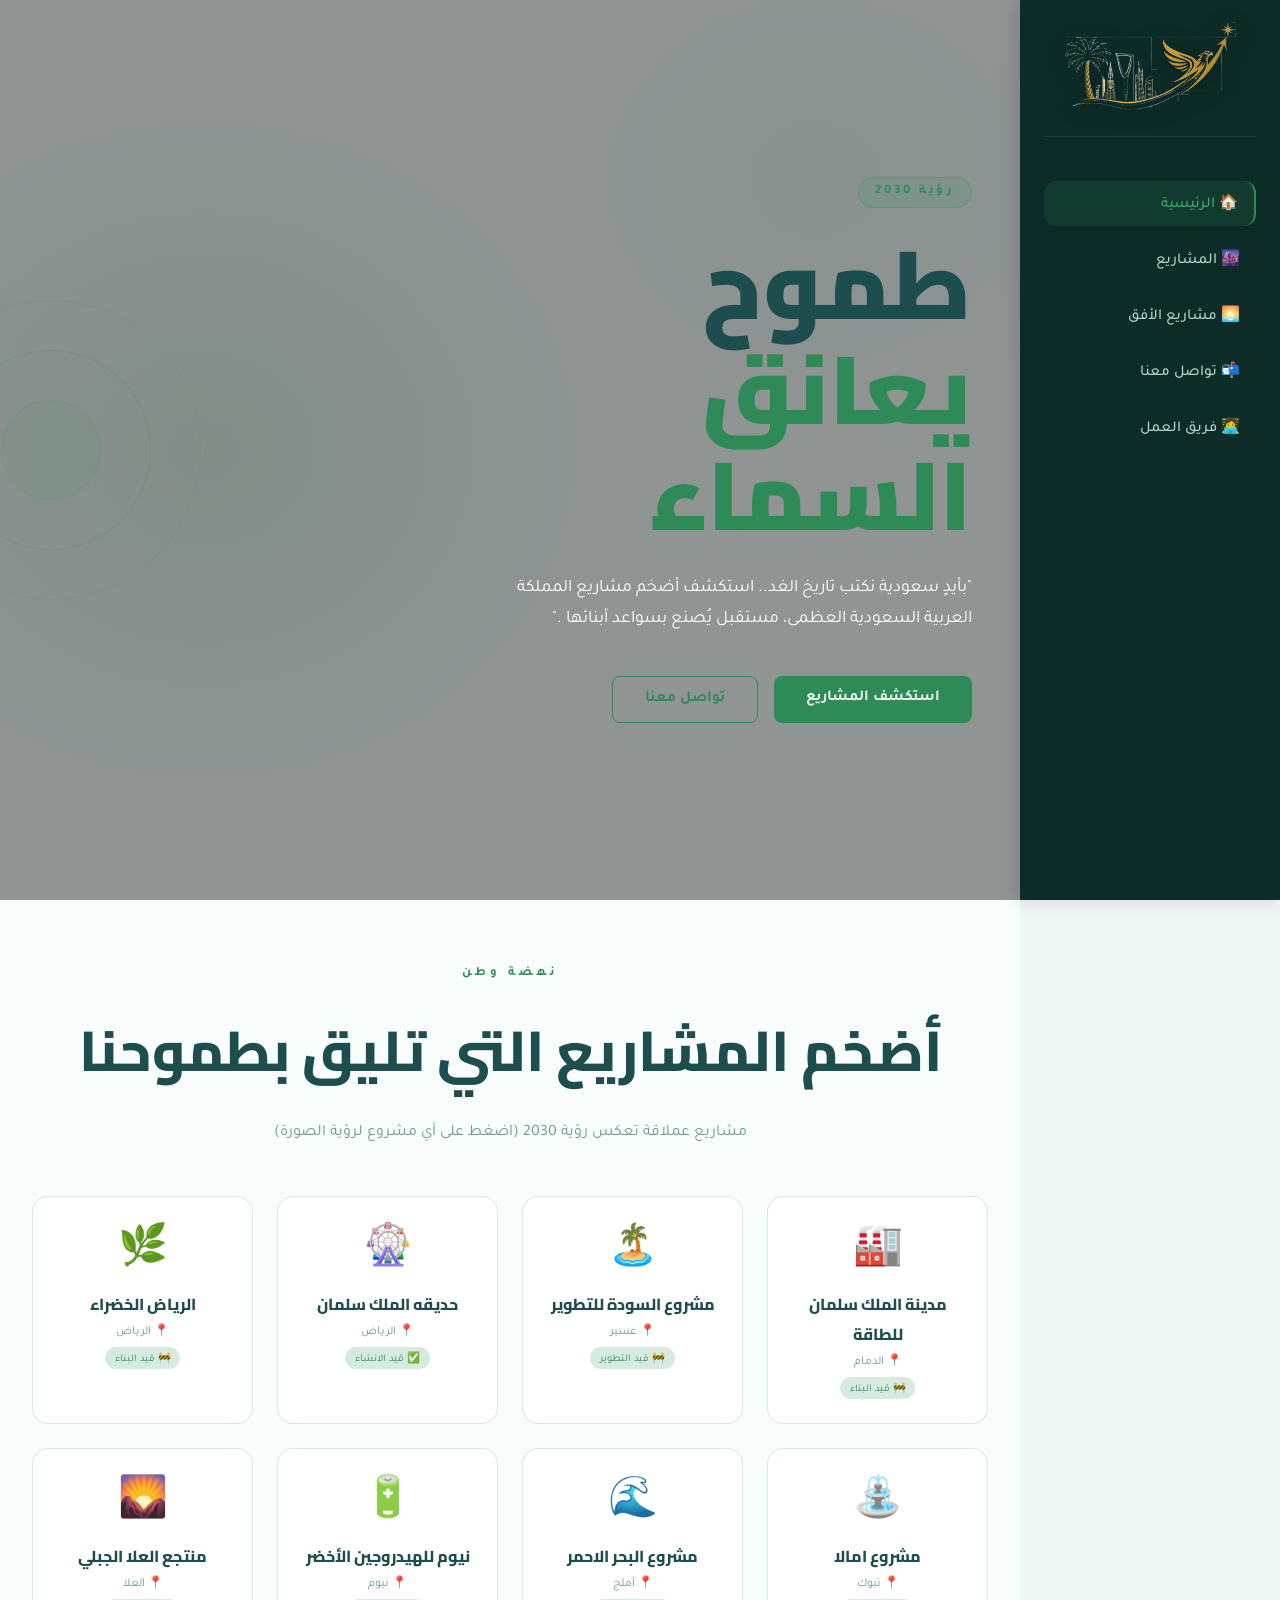
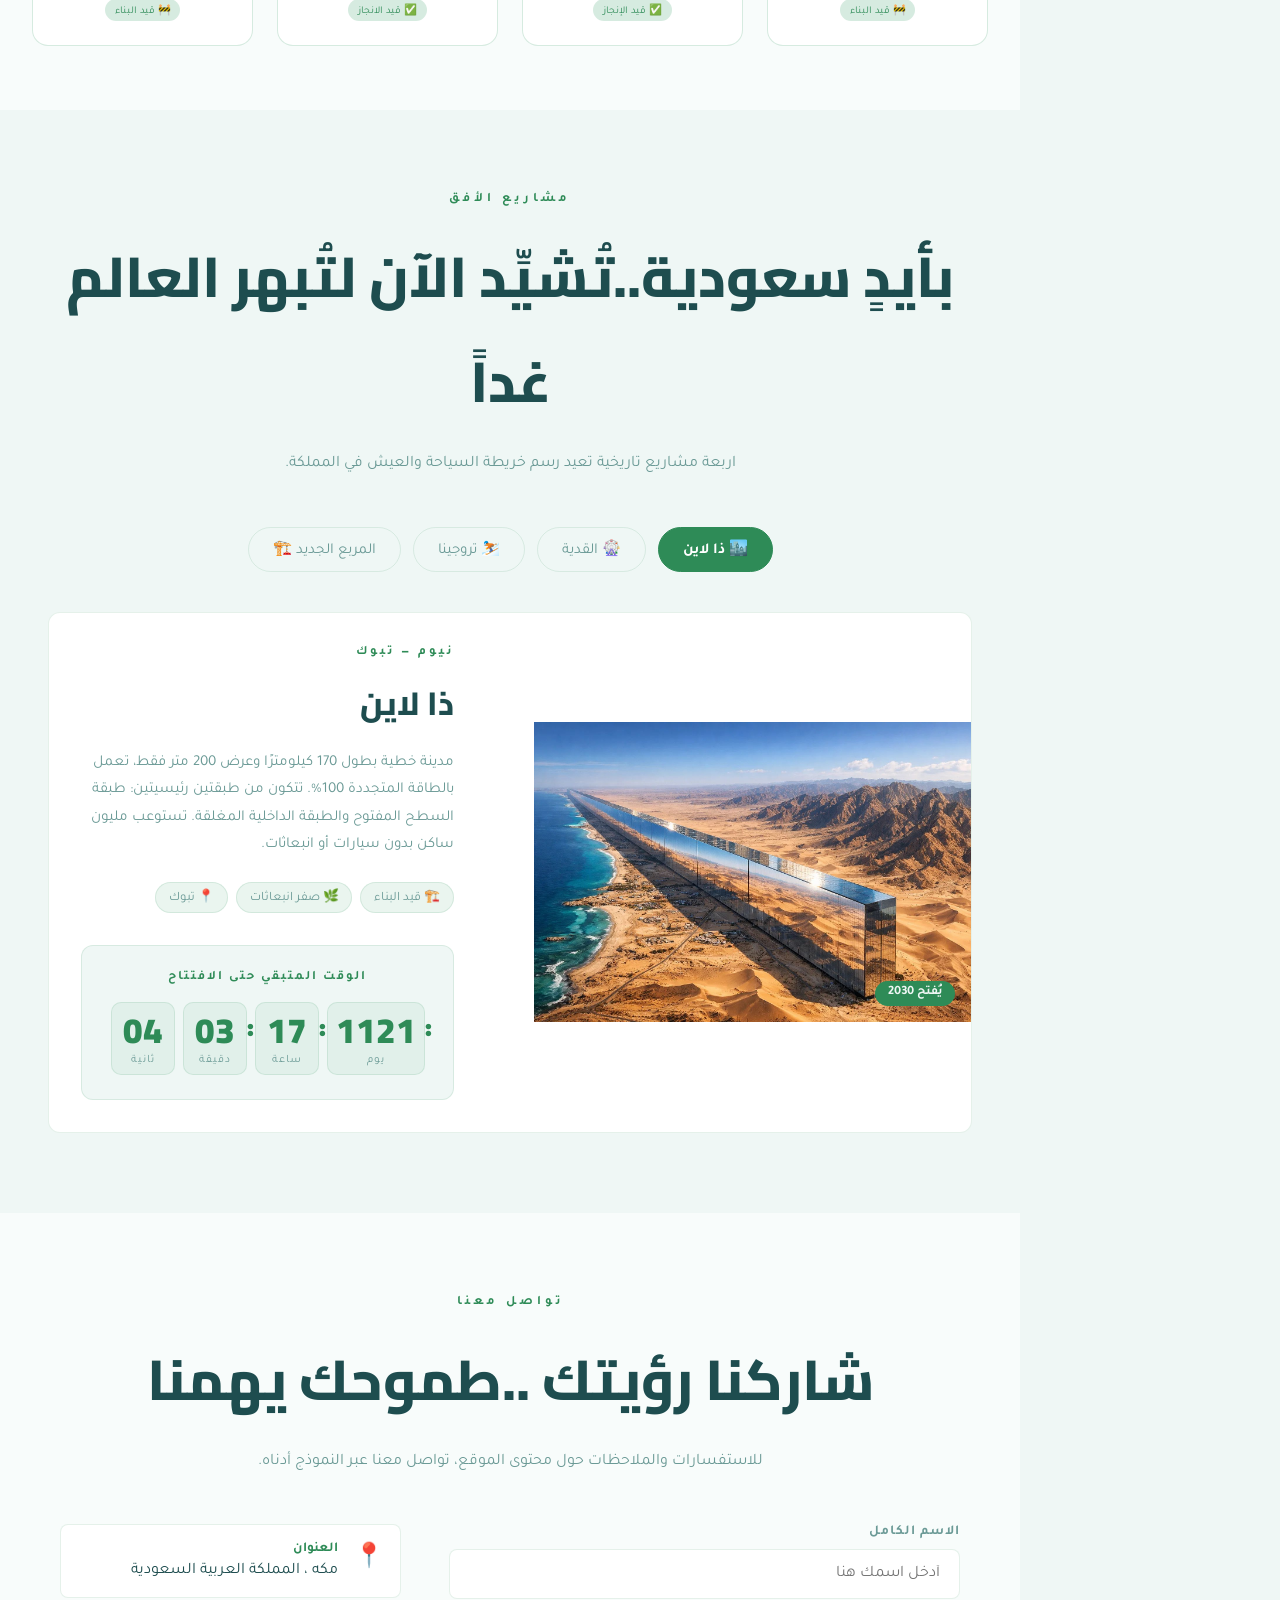
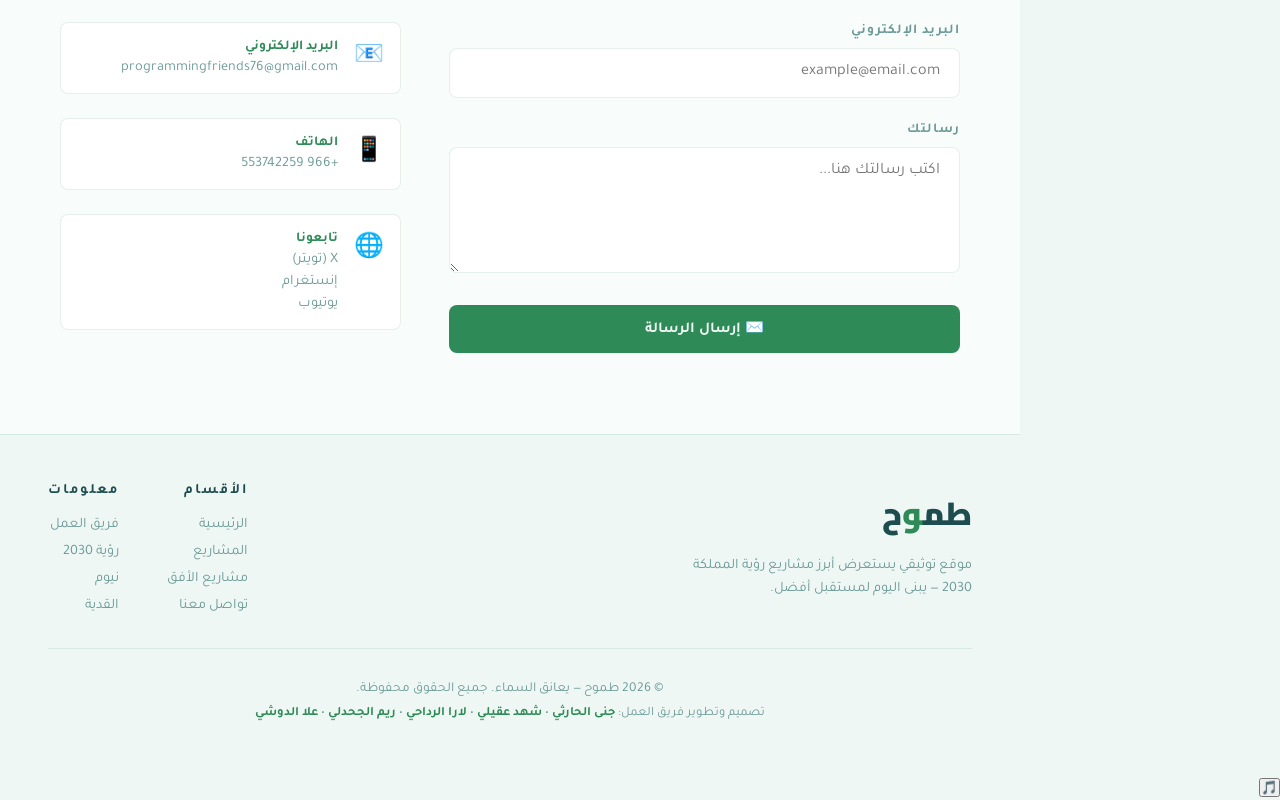
==== commit bd3854ae: "Update index.html" ====
--- a/index.html
+++ b/index.html
@@ -552,7 +552,15 @@
 
   </main>
 
-  
+  <!-- زر الصوت العائم -->
+<div id="audioPlayer">
+  <audio id="bgAudio" loop>
+   <source src="background.mp3" type="audio/mpeg">
+  </audio>
+  <button id="audioBtn" onclick="toggleAudio()" title="تشغيل / إيقاف الموسيقى">
+    🎵
+  </button>
+</div>
   <!-- ربط ملف JavaScript في نهاية الصفحة -->
   <!-- لماذا في النهاية؟ لأن HTML يتحمّل من الأعلى للأسفل، 
        ووضع JS في النهاية يضمن تحميل كل عناصر الصفحة أولاً -->
--- a/style.css
+++ b/style.css
@@ -1335,44 +1335,4 @@
    color:#ffffff !important;
 }
    
-  /* === زر الصوت العائم === */
-#audioPlayer {
-  position: fixed;
-  bottom: 2rem;
-  left: 2rem;
-  z-index: 9999;
-}
-
-#audioBtn {
-  width: 52px;
-  height: 52px;
-  border-radius: 50%;
-  border: 2px solid var(--gold);
-  background: var(--night-3);
-  color: var(--gold);
-  font-size: 1.4rem;
-  cursor: pointer;
-  display: flex;
-  align-items: center;
-  justify-content: center;
-  box-shadow: 0 4px 20px rgba(0,0,0,0.4);
-  transition: transform 0.2s ease, background 0.2s ease;
-}
-
-#audioBtn:hover {
-  transform: scale(1.1);
-  background: rgba(201,168,76,0.15);
-}
-
-#audioBtn.playing {
-  animation: pulse-audio 2s infinite;
-}
-
-@keyframes pulse-audio {
-  0%, 100% { box-shadow: 0 4px 20px rgba(0,0,0,0.4); }
-  50% { box-shadow: 0 4px 25px rgba(201,168,76,0.4); }
-}  
-
-   
-
-
+  
